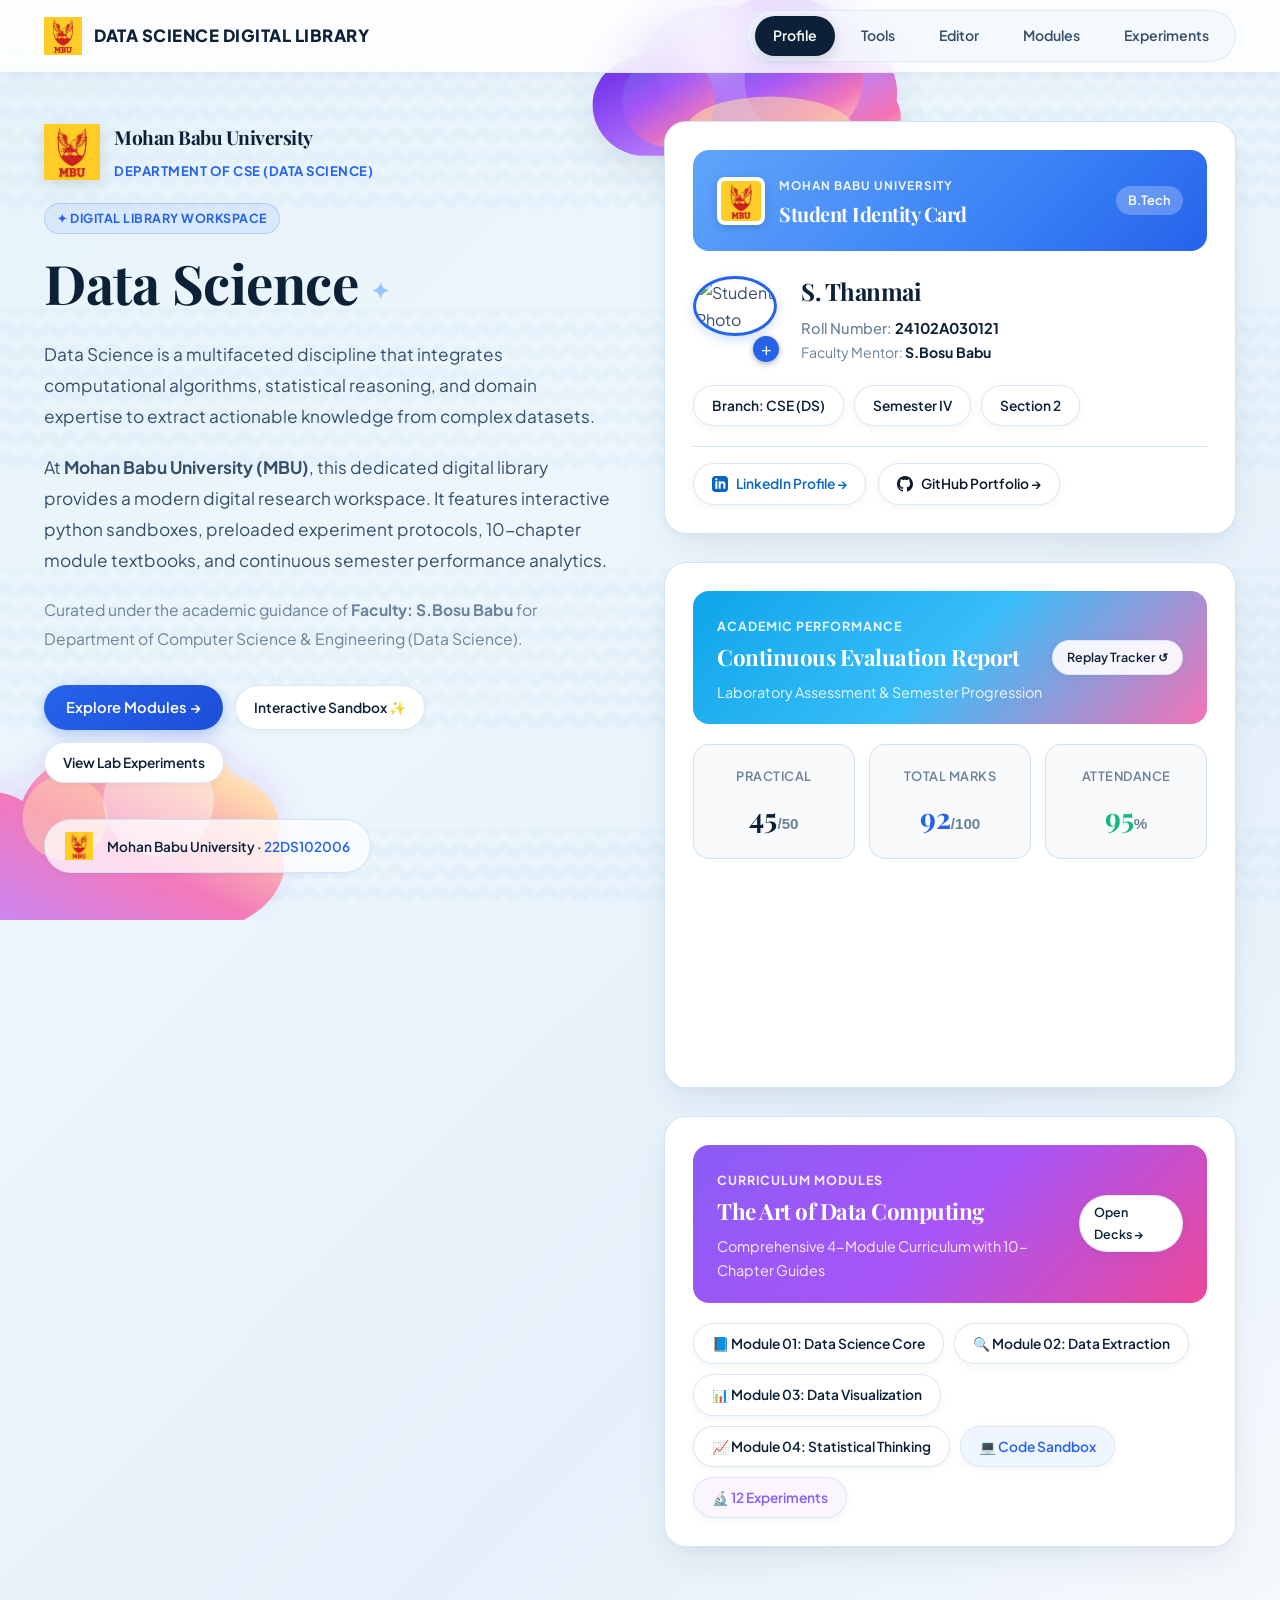
==== index.html @ d0e4e49c "Update platform title: Data Science Subject Laboratory -> Data Science Digital Library" ====
<!DOCTYPE html>
<html lang="en">
<head>
    <meta charset="UTF-8">
    <meta name="viewport" content="width=device-width, initial-scale=1.0">
    <title>Data Science Digital Library | MBU</title>
    <link rel="preconnect" href="https://fonts.googleapis.com">
    <link rel="preconnect" href="https://fonts.gstatic.com" crossorigin>
    <link href="https://fonts.googleapis.com/css2?family=Playfair+Display:ital,wght@0,500;0,600;0,700;0,800;1,600&family=Plus+Jakarta+Sans:wght@400;500;600;700;800&family=JetBrains+Mono:wght@400;500;600&display=swap" rel="stylesheet">
    <link rel="stylesheet" href="css/style.css">
</head>
<body>

    <!-- Dreamy Gamma Floating Clouds in Background -->
    <img src="assets/gamma_cloud_top.svg" class="gamma-cloud-top" alt="Gamma Decorative Cloud">
    <img src="assets/gamma_cloud_bottom.svg" class="gamma-cloud-bottom" alt="Gamma Decorative Cloud">

    <!-- Header with MBU Logo & Pill Navigation -->
    <header>
        <div class="container header-content">
            <div class="header-left">
                <a href="index.html" class="gamma-brand" style="display: flex; align-items: center; gap: 12px; text-decoration: none;">
                    <img src="assets/mbu_logo.png" alt="MBU Logo" class="header-logo config-mbu-logo" style="height: 38px; width: auto; object-fit: contain;">
                    <span style="font-family: 'Plus Jakarta Sans', sans-serif; font-weight: 800; font-size: 1.05rem; letter-spacing: 0.5px; color: var(--gamma-navy); text-transform: uppercase;">DATA SCIENCE DIGITAL LIBRARY</span>
                </a>
            </div>
            <div class="header-right">
                <nav>
                    <a href="index.html" class="nav-pill active">Profile</a>
                    <a href="tools.html" class="nav-pill">Tools</a>
                    <a href="editor.html" class="nav-pill">Editor</a>
                    <a href="modules.html" class="nav-pill">Modules</a>
                    <a href="experiments.html" class="nav-pill">Experiments</a>
                </nav>
            </div>
        </div>
    </header>

    <div class="container">
        <!-- Profile Hero Section -->
        <section class="gamma-hero-grid">
            
            <!-- Left Column: Editorial & MBU Identity -->
            <div class="gamma-editorial-left">
                <div style="display: flex; align-items: center; gap: 14px; margin-bottom: 20px;">
                    <img src="assets/mbu_logo.png" alt="MBU Logo" class="config-mbu-logo" style="height: 56px; width: auto; object-fit: contain; filter: drop-shadow(0 4px 8px rgba(0,0,0,0.1));">
                    <div>
                        <h3 style="font-size: 1.2rem; color: var(--gamma-navy); margin-bottom: 2px;">Mohan Babu University</h3>
                        <span style="font-size: 0.82rem; color: var(--gamma-blue); font-weight: 700; letter-spacing: 0.5px;">DEPARTMENT OF CSE (DATA SCIENCE)</span>
                    </div>
                </div>

                <div style="display: flex; align-items: center; gap: 8px; margin-bottom: 8px;">
                    <span class="gamma-badge">✦ DIGITAL LIBRARY WORKSPACE</span>
                </div>
                
                <h1>Data Science <span class="sparkle-icon">✦</span></h1>
                
                <p>
                    Data Science is a multifaceted discipline that integrates computational algorithms, statistical reasoning, and domain expertise to extract actionable knowledge from complex datasets.
                </p>
                <p>
                    At <strong>Mohan Babu University (MBU)</strong>, this dedicated digital library provides a modern digital research workspace. It features interactive python sandboxes, preloaded experiment protocols, 10-chapter module textbooks, and continuous semester performance analytics.
                </p>
                <p style="color: var(--gamma-muted); font-size: 0.98rem;">
                    Curated under the academic guidance of <strong>Faculty: S.Bosu Babu</strong> for Department of Computer Science &amp; Engineering (Data Science).
                </p>

                <div class="gamma-editorial-actions">
                    <a href="modules.html" class="btn-primary">Explore Modules →</a>
                    <a href="editor.html" class="gamma-pill-btn">Interactive Sandbox ✨</a>
                    <a href="experiments.html" class="gamma-pill-btn">View Lab Experiments</a>
                </div>

                <!-- Floating MBU badge -->
                <div style="margin-top: 36px; display: inline-flex; align-items: center; gap: 14px; background: rgba(255, 255, 255, 0.75); border: 1px solid var(--card-border); padding: 12px 20px; border-radius: var(--radius-pill); box-shadow: var(--shadow-sm);">
                    <img src="assets/mbu_logo.png" alt="MBU Logo" class="config-mbu-logo" style="height: 28px; width: auto; object-fit: contain;">
                    <div style="font-size: 0.85rem; color: var(--gamma-navy); font-weight: 600;">
                        Mohan Babu University · <span class="config-subject-code" style="color: var(--gamma-blue);"></span>
                    </div>
                </div>
            </div>

            <!-- Right Column: Stacked Presentation Slide Cards -->
            <div class="gamma-slides-stack">

                <!-- Slide 1: Student Identity Card (With MBU Emblem) -->
                <div class="gamma-card">
                    <div class="gamma-slide-header sky-theme">
                        <div style="display: flex; justify-content: space-between; align-items: center;">
                            <div style="display: flex; align-items: center; gap: 14px;">
                                <img src="assets/mbu_logo.png" alt="MBU Logo" class="config-mbu-logo" style="height: 48px; width: auto; object-fit: contain; background: #FFFFFF; padding: 4px; border-radius: 8px; box-shadow: 0 2px 8px rgba(0,0,0,0.15);">
                                <div>
                                    <span style="font-size: 0.74rem; text-transform: uppercase; letter-spacing: 1px; opacity: 0.9; font-weight: 700;">Mohan Babu University</span>
                                    <h3 style="margin: 0; font-size: 1.25rem;">Student Identity Card</h3>
                                </div>
                            </div>
                            <span style="background: rgba(255, 255, 255, 0.25); border-radius: 9999px; padding: 4px 12px; font-size: 0.8rem; font-weight: 600;">B.Tech</span>
                        </div>
                    </div>

                    <div style="display: flex; gap: 24px; align-items: center; margin-bottom: 20px;">
                        <!-- Student Photo with Upload Icon -->
                        <div style="position: relative; width: 84px; height: 84px; flex-shrink: 0;">
                            <img id="studentPhotoPreview" src="https://ui-avatars.com/api/?name=S+Thanmai&background=2563EB&color=fff" alt="Student Photo" style="width: 100%; height: 100%; border-radius: 50%; object-fit: cover; border: 3px solid #2563EB; box-shadow: 0 4px 12px rgba(37, 99, 235, 0.2);">
                            <label for="photoUpload" style="position: absolute; bottom: -2px; right: -2px; background: #2563EB; color: white; border-radius: 50%; width: 26px; height: 26px; display: flex; align-items: center; justify-content: center; cursor: pointer; font-size: 1.1rem; box-shadow: 0 2px 6px rgba(0,0,0,0.3);" title="Upload Photo">+</label>
                            <input type="file" id="photoUpload" accept="image/*" style="display: none;">
                        </div>

                        <div>
                            <h2 style="font-size: 1.5rem; margin-bottom: 4px; color: var(--gamma-navy);">S. Thanmai</h2>
                            <p style="color: var(--gamma-muted); font-size: 0.92rem; font-weight: 500;">
                                Roll Number: <strong style="color: var(--gamma-navy);">24102A030121</strong>
                            </p>
                            <p style="color: var(--gamma-muted); font-size: 0.88rem;">
                                Faculty Mentor: <strong style="color: var(--gamma-navy);">S.Bosu Babu</strong>
                            </p>
                        </div>
                    </div>

                    <!-- Details Chip Row -->
                    <div style="display: flex; flex-wrap: wrap; gap: 10px; margin-bottom: 20px;">
                        <span class="gamma-pill-btn" style="cursor: default;">Branch: CSE (DS)</span>
                        <span class="gamma-pill-btn" style="cursor: default;">Semester IV</span>
                        <span class="gamma-pill-btn" style="cursor: default;">Section 2</span>
                    </div>

                    <!-- Social / Profile Links -->
                    <div style="display: flex; gap: 12px; border-top: 1px solid var(--card-border); padding-top: 16px;">
                        <a href="https://www.linkedin.com/in/thanmai-sutraye-0570a4354" target="_blank" class="gamma-pill-btn" style="color: #0A66C2;">
                            <svg xmlns="http://www.w3.org/2000/svg" width="16" height="16" viewBox="0 0 24 24" fill="currentColor"><path d="M19 0h-14c-2.761 0-5 2.239-5 5v14c0 2.761 2.239 5 5 5h14c2.762 0 5-2.239 5-5v-14c0-2.761-2.238-5-5-5zm-11 19h-3v-11h3v11zm-1.5-12.268c-.966 0-1.75-.79-1.75-1.764s.784-1.764 1.75-1.764 1.75.79 1.75 1.764-.783 1.764-1.75 1.764zm13.5 12.268h-3v-5.604c0-3.368-4-3.113-4 0v5.604h-3v-11h3v1.765c1.396-2.586 7-2.777 7 2.476v6.759z"/></svg>
                            LinkedIn Profile →
                        </a>
                        <a href="https://github.com/Thanmai0902" target="_blank" class="gamma-pill-btn" style="color: #0F172A;">
                            <svg xmlns="http://www.w3.org/2000/svg" width="16" height="16" viewBox="0 0 24 24" fill="currentColor"><path d="M12 0c-6.626 0-12 5.373-12 12 0 5.302 3.438 9.8 8.207 11.387.599.111.793-.261.793-.577v-2.234c-3.338.726-4.033-1.416-4.033-1.416-.546-1.387-1.333-1.756-1.333-1.756-1.089-.745.083-.729.083-.729 1.205.084 1.839 1.237 1.839 1.237 1.07 1.834 2.807 1.304 3.492.997.107-.775.418-1.305.762-1.604-2.665-.305-5.467-1.334-5.467-5.931 0-1.311.469-2.381 1.236-3.221-.124-.303-.535-1.524.117-3.176 0 0 1.008-.322 3.301 1.23.957-.266 1.983-.399 3.003-.404 1.02.005 2.047.138 3.006.404 2.291-1.552 3.297-1.23 3.297-1.23.653 1.653.242 2.874.118 3.176.77.84 1.235 1.911 1.235 3.221 0 4.609-2.807 5.624-5.479 5.921.43.372.823 1.102.823 2.222v3.293c0 .319.192.694.801.576 4.765-1.589 8.199-6.086 8.199-11.386 0-6.627-5.373-12-12-12z"/></svg>
                            GitHub Portfolio →
                        </a>
                    </div>
                </div>

                <!-- Slide 2: Growth Report & Marks (Coral / Cyan Theme like Template) -->
                <div class="gamma-card">
                    <div class="gamma-slide-header coral-theme">
                        <div style="display: flex; justify-content: space-between; align-items: center;">
                            <div>
                                <span style="font-size: 0.78rem; text-transform: uppercase; letter-spacing: 1px; opacity: 0.9; font-weight: 700;">Academic Performance</span>
                                <h3>Continuous Evaluation Report</h3>
                                <p>Laboratory Assessment &amp; Semester Progression</p>
                            </div>
                            <span class="gamma-pill-btn" style="font-size: 0.78rem; padding: 6px 14px; background: rgba(255,255,255,0.9);">
                                Replay Tracker ↺
                            </span>
                        </div>
                    </div>

                    <!-- 3 Stats Columns -->
                    <div style="display: grid; grid-template-columns: repeat(3, 1fr); gap: 14px; margin-bottom: 20px;">
                        <div style="background: #F8FAFC; border: 1px solid var(--card-border); border-radius: 16px; padding: 16px; text-align: center;">
                            <span style="font-size: 0.8rem; font-weight: 600; color: var(--gamma-muted); text-transform: uppercase; letter-spacing: 0.5px;">Practical</span>
                            <div style="font-family: 'Playfair Display', serif; font-size: 1.8rem; font-weight: 700; color: var(--gamma-navy); margin-top: 4px;">
                                45<span style="font-size: 0.95rem; color: var(--gamma-muted); font-family: sans-serif;">/50</span>
                            </div>
                        </div>

                        <div style="background: #F8FAFC; border: 1px solid var(--card-border); border-radius: 16px; padding: 16px; text-align: center;">
                            <span style="font-size: 0.8rem; font-weight: 600; color: var(--gamma-muted); text-transform: uppercase; letter-spacing: 0.5px;">Total Marks</span>
                            <div style="font-family: 'Playfair Display', serif; font-size: 1.8rem; font-weight: 700; color: var(--gamma-blue); margin-top: 4px;">
                                92<span style="font-size: 0.95rem; color: var(--gamma-muted); font-family: sans-serif;">/100</span>
                            </div>
                        </div>

                        <div style="background: #F8FAFC; border: 1px solid var(--card-border); border-radius: 16px; padding: 16px; text-align: center;">
                            <span style="font-size: 0.8rem; font-weight: 600; color: var(--gamma-muted); text-transform: uppercase; letter-spacing: 0.5px;">Attendance</span>
                            <div style="font-family: 'Playfair Display', serif; font-size: 1.8rem; font-weight: 700; color: #10B981; margin-top: 4px;">
                                95<span style="font-size: 0.95rem; color: var(--gamma-muted); font-family: sans-serif;">%</span>
                            </div>
                        </div>
                    </div>

                    <!-- Interactive Chart Container -->
                    <div style="cursor: pointer; position: relative; height: 180px; width: 100%;" onclick="animateChart()" title="Click to replay graph animation">
                        <canvas id="growthChart"></canvas>
                    </div>
                </div>

                <!-- Slide 3: Course Curriculum & Modules (Purple Theme) -->
                <div class="gamma-card">
                    <div class="gamma-slide-header purple-theme">
                        <div style="display: flex; justify-content: space-between; align-items: center;">
                            <div>
                                <span style="font-size: 0.78rem; text-transform: uppercase; letter-spacing: 1px; opacity: 0.9; font-weight: 700;">Curriculum Modules</span>
                                <h3>The Art of Data Computing</h3>
                                <p>Comprehensive 4-Module Curriculum with 10-Chapter Guides</p>
                            </div>
                            <a href="modules.html" class="gamma-pill-btn" style="font-size: 0.78rem; padding: 6px 14px;">Open Decks →</a>
                        </div>
                    </div>

                    <div style="display: flex; flex-wrap: wrap; gap: 10px;">
                        <a href="modules.html" class="gamma-pill-btn">📘 Module 01: Data Science Core</a>
                        <a href="modules.html" class="gamma-pill-btn">🔍 Module 02: Data Extraction</a>
                        <a href="modules.html" class="gamma-pill-btn">📊 Module 03: Data Visualization</a>
                        <a href="modules.html" class="gamma-pill-btn">📈 Module 04: Statistical Thinking</a>
                        <a href="editor.html" class="gamma-pill-btn" style="background: #EFF6FF; color: var(--gamma-blue);">💻 Code Sandbox</a>
                        <a href="experiments.html" class="gamma-pill-btn" style="background: #FAF5FF; color: var(--gamma-purple);">🔬 12 Experiments</a>
                    </div>
                </div>

            </div>

        </section>
    </div>

    <!-- Scripts -->
    <script src="js/config.js"></script>
    <script src="js/experiments.js"></script>
    <script src="js/main.js"></script>
    
    <!-- Chart.js Setup for Gamma Style Line Curve -->
    <script src="https://cdn.jsdelivr.net/npm/chart.js"></script>
    <script>
        let growthChartInstance = null;

        function initChart() {
            const canvas = document.getElementById('growthChart');
            if (!canvas) return;
            const ctx = canvas.getContext('2d');
            
            if (growthChartInstance) {
                growthChartInstance.destroy();
            }

            const gradient = ctx.createLinearGradient(0, 0, 0, 180);
            gradient.addColorStop(0, 'rgba(37, 99, 235, 0.25)'); // Gamma blue fade
            gradient.addColorStop(1, 'rgba(37, 99, 235, 0.0)');

            growthChartInstance = new Chart(ctx, {
                type: 'line',
                data: {
                    labels: ['Semester 1', 'Semester 2', 'Semester 3', 'Semester 4'],
                    datasets: [{
                        label: 'Academic Growth',
                        data: [72, 78, 85, 92],
                        borderColor: '#2563EB',
                        backgroundColor: gradient,
                        borderWidth: 3,
                        pointBackgroundColor: '#FFFFFF',
                        pointBorderColor: '#2563EB',
                        pointBorderWidth: 3,
                        pointRadius: 6,
                        pointHoverRadius: 8,
                        fill: true,
                        tension: 0.45
                    }]
                },
                options: {
                    responsive: true,
                    maintainAspectRatio: false,
                    animation: {
                        duration: 1400,
                        easing: 'easeOutQuart'
                    },
                    plugins: {
                        legend: { display: false },
                        tooltip: {
                            backgroundColor: '#0C2138',
                            titleColor: '#FFFFFF',
                            bodyColor: '#93C5FD',
                            padding: 12,
                            cornerRadius: 10,
                            displayColors: false,
                            callbacks: {
                                label: function(context) {
                                    return context.parsed.y + ' Marks Achieved';
                                }
                            }
                        }
                    },
                    scales: {
                        y: {
                            min: 60,
                            max: 100,
                            grid: {
                                color: 'rgba(203, 224, 243, 0.6)',
                                drawBorder: false,
                            },
                            ticks: {
                                color: '#6B8299',
                                stepSize: 10,
                                font: { family: "'Plus Jakarta Sans', sans-serif" }
                            }
                        },
                        x: {
                            grid: { display: false },
                            ticks: {
                                color: '#6B8299',
                                font: { family: "'Plus Jakarta Sans', sans-serif" }
                            }
                        }
                    }
                }
            });
        }

        document.addEventListener('DOMContentLoaded', initChart);
        window.animateChart = function() {
            initChart();
        };
    </script>
</body>
</html>
---- css/style.css ----
@import url('https://fonts.googleapis.com/css2?family=Playfair+Display:ital,wght@0,500;0,600;0,700;0,800;1,600&family=Plus+Jakarta+Sans:wght@400;500;600;700;800&family=JetBrains+Mono:wght@400;500;600&display=swap');

:root {
    /* Gamma Design System Colors */
    --gamma-navy: #0C2138;       /* Signature deep dark navy for titles */
    --gamma-navy-light: #1A385C;
    --gamma-body: #354F6B;       /* Smooth slate navy for body copy */
    --gamma-muted: #6B8299;      /* Muted secondary text */
    
    --gamma-sky-bg: #EBF5FB;     /* Pastel sky blue background */
    --gamma-sky-light: #F3F8FD;  /* Pale powder blue */
    
    --gamma-blue: #2563EB;       /* Vibrant Gamma blue accent */
    --gamma-cyan: #0EA5E9;       /* Vibrant cyan */
    --gamma-purple: #8B5CF6;     /* Pastel violet */
    --gamma-pink: #EC4899;       /* Dreamy coral pink */
    --gamma-peach: #FDBA74;      /* Soft peach */

    --card-bg: #FFFFFF;
    --card-border: rgba(203, 224, 243, 0.85);
    --card-shadow: 0 16px 36px -6px rgba(12, 33, 56, 0.08), 0 4px 12px rgba(12, 33, 56, 0.03);
    --card-shadow-hover: 0 24px 50px -10px rgba(12, 33, 56, 0.12), 0 8px 20px -4px rgba(12, 33, 56, 0.05);
    
    --radius-sm: 8px;
    --radius-md: 14px;
    --radius-card: 22px;
    --radius-pill: 9999px;

    /* Legacy support vars mapped to Gamma */
    --primary-color: #2563EB;
    --primary-hover: #1D4ED8;
    --accent-color: #0C2138;
    --bg-color: #EBF5FB;
    --text-main: #0C2138;
    --text-muted: #6B8299;
    --border-color: rgba(203, 224, 243, 0.85);
    --shadow-sm: 0 2px 6px rgba(12, 33, 56, 0.04);
    --shadow-md: var(--card-shadow);
    --shadow-lg: var(--card-shadow-hover);
    --radius: var(--radius-card);
}

* {
    margin: 0;
    padding: 0;
    box-sizing: border-box;
    font-family: 'Plus Jakarta Sans', -apple-system, BlinkMacSystemFont, "Segoe UI", Roboto, sans-serif;
}

html {
    scroll-behavior: smooth;
}

body {
    background-color: var(--gamma-sky-bg);
    background-image: linear-gradient(135deg, #E6F3FA 0%, #EDF6FC 35%, #E5F0FA 70%, #F5F9FD 100%);
    color: var(--gamma-body);
    line-height: 1.7;
    position: relative;
    min-height: 100vh;
    overflow-x: hidden;
}

/* Gamma Background Serpentine Waves Watermark */
body::before {
    content: "";
    position: fixed;
    top: 0;
    left: 0;
    width: 100vw;
    height: 100vh;
    z-index: -2;
    background-image: url('../assets/gamma_bg_waves.svg');
    background-repeat: repeat;
    background-size: 260px 260px;
    opacity: 0.65;
    pointer-events: none;
}

/* Floating Dreamy Gamma 3D Clouds (Fixed in corners) */
.gamma-cloud-top {
    position: fixed;
    top: -30px;
    right: 28%;
    width: 380px;
    max-width: 40vw;
    z-index: -1;
    pointer-events: none;
    animation: floatCloudTop 9s ease-in-out infinite alternate;
}

.gamma-cloud-bottom {
    position: fixed;
    bottom: -20px;
    left: -20px;
    width: 340px;
    max-width: 35vw;
    z-index: -1;
    pointer-events: none;
    animation: floatCloudBottom 11s ease-in-out infinite alternate-reverse;
}

@keyframes floatCloudTop {
    0% { transform: translateY(0px) rotate(0deg); }
    100% { transform: translateY(14px) rotate(1.5deg); }
}

@keyframes floatCloudBottom {
    0% { transform: translateY(0px) rotate(0deg); }
    100% { transform: translateY(-12px) rotate(-1deg); }
}

/* Container */
.container {
    max-width: 1240px;
    margin: 0 auto;
    padding: 0 24px;
}

/* Serif Display Typography (Gamma Style) */
h1, h2, h3, .serif-title {
    font-family: 'Playfair Display', Georgia, serif;
    color: var(--gamma-navy);
    font-weight: 700;
    letter-spacing: -0.5px;
}

/* Floating Sparkle Elements */
.sparkle-icon {
    display: inline-block;
    color: #93C5FD;
    font-size: 1.4rem;
    animation: sparklePulse 3s ease-in-out infinite alternate;
    vertical-align: middle;
}

@keyframes sparklePulse {
    0% { opacity: 0.7; transform: scale(0.95); }
    100% { opacity: 1; transform: scale(1.15) rotate(10deg); }
}

/* ==========================================================================
   NAVIGATION BAR (Frosted Glassmorphism + Pill Controls)
   ========================================================================== */
header {
    position: sticky;
    top: 0;
    background: rgba(255, 255, 255, 0.82);
    backdrop-filter: blur(20px);
    -webkit-backdrop-filter: blur(20px);
    border-bottom: 1px solid rgba(215, 230, 245, 0.8);
    z-index: 1000;
    box-shadow: 0 4px 20px rgba(12, 33, 56, 0.04);
}

.header-content {
    display: flex;
    justify-content: space-between;
    align-items: center;
    height: 72px;
}

.header-left {
    display: flex;
    align-items: center;
    gap: 12px;
}

.gamma-brand {
    display: flex;
    align-items: center;
    gap: 10px;
    text-decoration: none;
}

.gamma-logo-text {
    font-family: 'Plus Jakarta Sans', sans-serif;
    font-weight: 800;
    font-size: 1.35rem;
    letter-spacing: 2px;
    color: var(--gamma-navy);
    text-transform: uppercase;
}

.gamma-brand-divider {
    color: #93C5FD;
    font-size: 1.2rem;
    font-weight: 300;
}

.gamma-brand-subtitle {
    font-family: 'Plus Jakarta Sans', sans-serif;
    font-size: 0.85rem;
    font-weight: 700;
    letter-spacing: 1px;
    color: var(--gamma-blue);
    text-transform: uppercase;
}

.header-logo {
    height: 38px;
    width: auto;
    object-fit: contain;
}

.header-right nav {
    display: flex;
    align-items: center;
    gap: 8px;
    background: rgba(241, 247, 253, 0.7);
    padding: 5px 8px;
    border-radius: var(--radius-pill);
    border: 1px solid rgba(215, 230, 245, 0.8);
}

.nav-pill {
    text-decoration: none;
    color: var(--gamma-body);
    font-weight: 600;
    font-size: 0.88rem;
    padding: 8px 18px;
    border-radius: var(--radius-pill);
    transition: all 0.25s cubic-bezier(0.16, 1, 0.3, 1);
    display: flex;
    align-items: center;
    gap: 6px;
}

.nav-pill:hover {
    color: var(--gamma-navy);
    background: rgba(255, 255, 255, 0.9);
}

.nav-pill.active {
    background: var(--gamma-navy);
    color: #FFFFFF;
    box-shadow: 0 4px 12px rgba(12, 33, 56, 0.15);
}

/* ==========================================================================
   CARDS & PRESENTATION CANVASES (Gamma Style)
   ========================================================================== */
.card, .gamma-card {
    background-color: var(--card-bg);
    border-radius: var(--radius-card);
    border: 1px solid var(--card-border);
    padding: 28px;
    box-shadow: var(--card-shadow);
    transition: transform 0.3s cubic-bezier(0.16, 1, 0.3, 1), box-shadow 0.3s cubic-bezier(0.16, 1, 0.3, 1);
    position: relative;
    overflow: hidden;
}

.card:hover, .gamma-card:hover {
    transform: translateY(-4px);
    box-shadow: var(--card-shadow-hover);
}

/* Gamma Slide Header Ribbon (Gradient Banners inside cards) */
.gamma-slide-header {
    border-radius: 16px;
    padding: 20px 24px;
    margin-bottom: 20px;
    position: relative;
    overflow: hidden;
    color: #FFFFFF;
}

.gamma-slide-header.sky-theme {
    background: linear-gradient(135deg, #60A5FA 0%, #3B82F6 60%, #2563EB 100%);
}

.gamma-slide-header.coral-theme {
    background: linear-gradient(135deg, #0EA5E9 0%, #38BDF8 50%, #F472B6 100%);
}

.gamma-slide-header.purple-theme {
    background: linear-gradient(135deg, #8B5CF6 0%, #A855F7 50%, #EC4899 100%);
}

.gamma-slide-header.sunset-theme {
    background: linear-gradient(135deg, #F59E0B 0%, #F43F5E 100%);
}

.gamma-slide-header h3 {
    color: #FFFFFF;
    font-size: 1.4rem;
    margin-bottom: 4px;
}

.gamma-slide-header p {
    color: rgba(255, 255, 255, 0.9);
    font-size: 0.9rem;
}

/* Gamma Action Pills & Buttons */
.gamma-pill-btn {
    display: inline-flex;
    align-items: center;
    gap: 8px;
    background: #FFFFFF;
    color: var(--gamma-navy);
    border: 1px solid rgba(215, 230, 245, 0.9);
    padding: 8px 18px;
    border-radius: var(--radius-pill);
    font-size: 0.86rem;
    font-weight: 600;
    text-decoration: none;
    cursor: pointer;
    box-shadow: 0 2px 8px rgba(12, 33, 56, 0.05);
    transition: all 0.2s cubic-bezier(0.16, 1, 0.3, 1);
}

.gamma-pill-btn:hover {
    background: #F8FAFC;
    transform: translateY(-2px);
    box-shadow: 0 6px 16px rgba(12, 33, 56, 0.08);
    color: var(--gamma-blue);
}

.btn-primary, .gamma-btn-primary {
    background: linear-gradient(135deg, #2563EB 0%, #1D4ED8 100%);
    color: #FFFFFF;
    border: none;
    padding: 10px 22px;
    border-radius: var(--radius-pill);
    cursor: pointer;
    font-weight: 600;
    font-size: 0.92rem;
    transition: all 0.25s cubic-bezier(0.16, 1, 0.3, 1);
    text-decoration: none;
    display: inline-flex;
    align-items: center;
    gap: 8px;
    box-shadow: 0 4px 14px rgba(37, 99, 235, 0.3);
}

.btn-primary:hover, .gamma-btn-primary:hover {
    background: linear-gradient(135deg, #1D4ED8 0%, #1E40AF 100%);
    transform: translateY(-2px);
    box-shadow: 0 8px 20px rgba(37, 99, 235, 0.4);
    color: #FFFFFF;
}

.btn-outline {
    background: transparent;
    color: var(--gamma-blue);
    border: 1.5px solid var(--gamma-blue);
    padding: 8px 18px;
    border-radius: var(--radius-pill);
    cursor: pointer;
    font-weight: 600;
    font-size: 0.88rem;
    text-decoration: none;
    display: inline-flex;
    align-items: center;
    gap: 6px;
    transition: all 0.2s cubic-bezier(0.16, 1, 0.3, 1);
}

.btn-outline:hover {
    background: var(--gamma-blue);
    color: #FFFFFF;
    transform: translateY(-2px);
    box-shadow: 0 4px 12px rgba(37, 99, 235, 0.25);
}

/* Badge / Tag */
.gamma-badge {
    display: inline-flex;
    align-items: center;
    gap: 6px;
    background: rgba(37, 99, 235, 0.08);
    color: var(--gamma-blue);
    font-size: 0.78rem;
    font-weight: 700;
    letter-spacing: 0.5px;
    text-transform: uppercase;
    padding: 4px 12px;
    border-radius: var(--radius-pill);
    border: 1px solid rgba(37, 99, 235, 0.2);
}

.tech-tag {
    background-color: rgba(37, 99, 235, 0.08);
    color: var(--gamma-navy);
    padding: 5px 14px;
    border-radius: var(--radius-pill);
    font-size: 0.82rem;
    font-weight: 600;
    border: 1px solid rgba(203, 224, 243, 0.9);
}

.tech-list {
    display: flex;
    flex-wrap: wrap;
    gap: 8px;
    margin: 15px 0;
}

/* ==========================================================================
   GAMMA EDITORIAL HERO (index.html)
   ========================================================================== */
.gamma-hero-grid {
    display: grid;
    grid-template-columns: 1fr 1fr;
    gap: 48px;
    align-items: start;
    margin-top: 48px;
    margin-bottom: 60px;
}

.gamma-editorial-left {
    position: sticky;
    top: 110px;
}

.gamma-editorial-left h1 {
    font-size: 3.4rem;
    line-height: 1.15;
    margin-top: 18px;
    margin-bottom: 24px;
    color: var(--gamma-navy);
}

.gamma-editorial-left p {
    font-size: 1.08rem;
    line-height: 1.8;
    color: var(--gamma-body);
    margin-bottom: 20px;
}

.gamma-editorial-actions {
    display: flex;
    flex-wrap: wrap;
    gap: 12px;
    margin-top: 32px;
}

/* Presentation Canvas Stack (Right Column) */
.gamma-slides-stack {
    display: flex;
    flex-direction: column;
    gap: 28px;
}

/* Floating Tools Palette inside Gamma Cards */
.gamma-float-toolbar {
    position: absolute;
    top: 20px;
    right: 20px;
    display: flex;
    flex-direction: column;
    gap: 6px;
    background: rgba(255, 255, 255, 0.9);
    backdrop-filter: blur(8px);
    border: 1px solid rgba(215, 230, 245, 0.8);
    border-radius: var(--radius-pill);
    padding: 6px 8px;
    box-shadow: 0 4px 12px rgba(12, 33, 56, 0.08);
}

.gamma-float-tool {
    width: 28px;
    height: 28px;
    display: flex;
    align-items: center;
    justify-content: center;
    border-radius: 50%;
    color: var(--gamma-body);
    font-size: 0.8rem;
    cursor: pointer;
    transition: all 0.2s;
}

.gamma-float-tool:hover {
    background: var(--gamma-sky-bg);
    color: var(--gamma-navy);
}

/* ==========================================================================
   EXPERIMENTS & MODULES GRIDS
   ========================================================================== */
.experiments-grid {
    display: grid;
    grid-template-columns: repeat(3, 1fr);
    gap: 28px;
    margin-top: 28px;
}

.experiment-card {
    background-color: var(--card-bg);
    border: 1px solid var(--card-border);
    border-radius: var(--radius-card);
    padding: 28px;
    transition: all 0.3s cubic-bezier(0.16, 1, 0.3, 1);
    display: flex;
    flex-direction: column;
    box-shadow: var(--card-shadow);
}

.experiment-card:hover {
    transform: translateY(-5px);
    box-shadow: var(--card-shadow-hover);
    border-color: rgba(37, 99, 235, 0.4);
}

.exp-number {
    font-size: 0.82rem;
    color: var(--gamma-blue);
    font-weight: 700;
    letter-spacing: 1px;
    text-transform: uppercase;
}

.experiment-card h3 {
    margin: 12px 0 8px;
    font-size: 1.25rem;
}

.experiment-card p {
    color: var(--gamma-muted);
    font-size: 0.94rem;
    margin-bottom: 20px;
    flex-grow: 1;
}

/* Search Bar */
.search-input {
    width: 100%;
    padding: 16px 24px;
    font-size: 1.05rem;
    border: 1px solid var(--card-border);
    border-radius: var(--radius-pill);
    box-shadow: 0 4px 16px rgba(12, 33, 56, 0.04);
    outline: none;
    transition: all 0.25s ease;
    background-color: #FFFFFF;
    color: var(--gamma-navy);
}

.search-input:focus {
    border-color: var(--gamma-blue);
    box-shadow: 0 4px 20px rgba(37, 99, 235, 0.15);
}

/* Modals */
.modal {
    display: none;
    position: fixed;
    top: 0;
    left: 0;
    width: 100%;
    height: 100%;
    background-color: rgba(12, 33, 56, 0.45);
    backdrop-filter: blur(8px);
    z-index: 1100;
    justify-content: center;
    align-items: center;
}

.modal-content {
    background-color: #FFFFFF;
    border-radius: var(--radius-card);
    border: 1px solid var(--card-border);
    width: 90%;
    max-width: 600px;
    padding: 36px;
    position: relative;
    max-height: 90vh;
    overflow-y: auto;
    box-shadow: 0 25px 60px rgba(12, 33, 56, 0.2);
}

.close-modal {
    position: absolute;
    top: 18px;
    right: 22px;
    font-size: 1.6rem;
    cursor: pointer;
    color: var(--gamma-muted);
    transition: color 0.2s;
}

.close-modal:hover {
    color: var(--gamma-navy);
}

.form-group {
    margin-bottom: 20px;
}

.form-group label {
    display: block;
    margin-bottom: 8px;
    font-weight: 600;
    color: var(--gamma-navy);
    font-size: 0.92rem;
}

.form-control {
    width: 100%;
    padding: 12px 16px;
    border: 1px solid var(--card-border);
    border-radius: var(--radius-md);
    font-family: inherit;
    background-color: #F8FAFC;
    color: var(--gamma-navy);
    font-size: 0.95rem;
    outline: none;
    transition: border-color 0.2s;
}

.form-control:focus {
    border-color: var(--gamma-blue);
    background-color: #FFFFFF;
}

textarea.form-control {
    resize: vertical;
    min-height: 110px;
}

/* ==========================================================================
   CODE BLOCK & ACE EDITOR (Gamma Sandbox)
   ========================================================================== */
.code-block-container {
    position: relative;
    border-radius: var(--radius-md);
    overflow: hidden;
    border: 1px solid #1E293B;
}

.code-block {
    background-color: #0F172A;
    color: #E2E8F0;
    padding: 24px;
    border-radius: var(--radius-md);
    overflow-x: auto;
    font-family: 'JetBrains Mono', Courier, monospace;
    font-size: 0.92rem;
    line-height: 1.6;
}

.copy-btn {
    position: absolute;
    top: 12px;
    right: 12px;
    background: rgba(255, 255, 255, 0.12);
    color: #FFFFFF;
    border: 1px solid rgba(255, 255, 255, 0.2);
    padding: 6px 12px;
    border-radius: var(--radius-pill);
    cursor: pointer;
    font-size: 0.8rem;
    font-weight: 600;
    backdrop-filter: blur(4px);
    transition: all 0.2s;
}

.copy-btn:hover {
    background: rgba(255, 255, 255, 0.25);
}

/* Responsive Media Queries */
@media (max-width: 992px) {
    .gamma-hero-grid {
        grid-template-columns: 1fr;
        gap: 40px;
    }
    .gamma-editorial-left {
        position: static;
    }
    .experiments-grid {
        grid-template-columns: repeat(2, 1fr);
    }
}

@media (max-width: 768px) {
    .experiments-grid {
        grid-template-columns: 1fr;
    }
    .gamma-editorial-left h1 {
        font-size: 2.6rem;
    }
    .gamma-brand-subtitle {
        display: none;
    }
    .gamma-brand-divider {
        display: none;
    }
    .header-content {
        height: auto;
        padding: 12px 0;
        flex-direction: column;
        gap: 12px;
    }
}
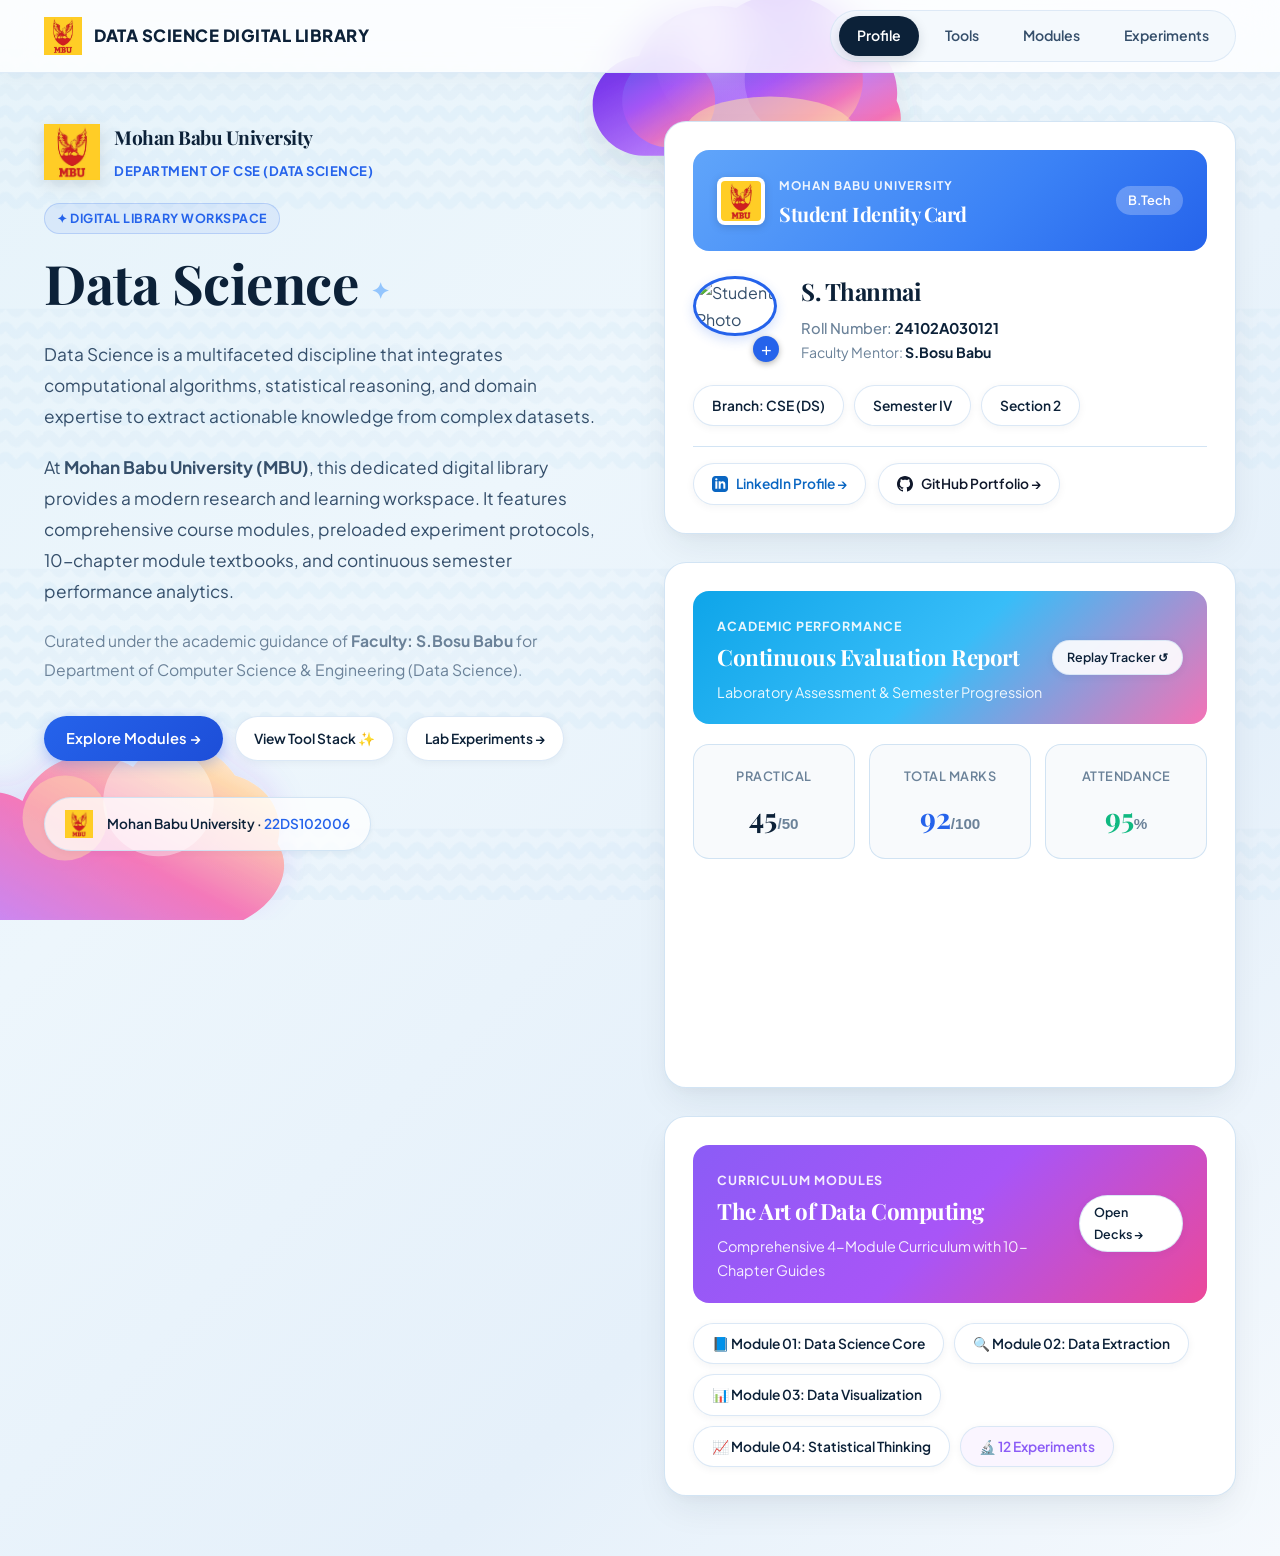
==== commit b7163764: "Remove editor page and standardize platform name to Data Science Digital Library across all pages" ====
--- a/index.html
+++ b/index.html
@@ -28,7 +28,6 @@
                 <nav>
                     <a href="index.html" class="nav-pill active">Profile</a>
                     <a href="tools.html" class="nav-pill">Tools</a>
-                    <a href="editor.html" class="nav-pill">Editor</a>
                     <a href="modules.html" class="nav-pill">Modules</a>
                     <a href="experiments.html" class="nav-pill">Experiments</a>
                 </nav>
@@ -60,7 +59,7 @@
                     Data Science is a multifaceted discipline that integrates computational algorithms, statistical reasoning, and domain expertise to extract actionable knowledge from complex datasets.
                 </p>
                 <p>
-                    At <strong>Mohan Babu University (MBU)</strong>, this dedicated digital library provides a modern digital research workspace. It features interactive python sandboxes, preloaded experiment protocols, 10-chapter module textbooks, and continuous semester performance analytics.
+                    At <strong>Mohan Babu University (MBU)</strong>, this dedicated digital library provides a modern research and learning workspace. It features comprehensive course modules, preloaded experiment protocols, 10-chapter module textbooks, and continuous semester performance analytics.
                 </p>
                 <p style="color: var(--gamma-muted); font-size: 0.98rem;">
                     Curated under the academic guidance of <strong>Faculty: S.Bosu Babu</strong> for Department of Computer Science &amp; Engineering (Data Science).
@@ -68,8 +67,8 @@
 
                 <div class="gamma-editorial-actions">
                     <a href="modules.html" class="btn-primary">Explore Modules →</a>
-                    <a href="editor.html" class="gamma-pill-btn">Interactive Sandbox ✨</a>
-                    <a href="experiments.html" class="gamma-pill-btn">View Lab Experiments</a>
+                    <a href="tools.html" class="gamma-pill-btn">View Tool Stack ✨</a>
+                    <a href="experiments.html" class="gamma-pill-btn">Lab Experiments →</a>
                 </div>
 
                 <!-- Floating MBU badge -->
@@ -201,7 +200,6 @@
                         <a href="modules.html" class="gamma-pill-btn">🔍 Module 02: Data Extraction</a>
                         <a href="modules.html" class="gamma-pill-btn">📊 Module 03: Data Visualization</a>
                         <a href="modules.html" class="gamma-pill-btn">📈 Module 04: Statistical Thinking</a>
-                        <a href="editor.html" class="gamma-pill-btn" style="background: #EFF6FF; color: var(--gamma-blue);">💻 Code Sandbox</a>
                         <a href="experiments.html" class="gamma-pill-btn" style="background: #FAF5FF; color: var(--gamma-purple);">🔬 12 Experiments</a>
                     </div>
                 </div>
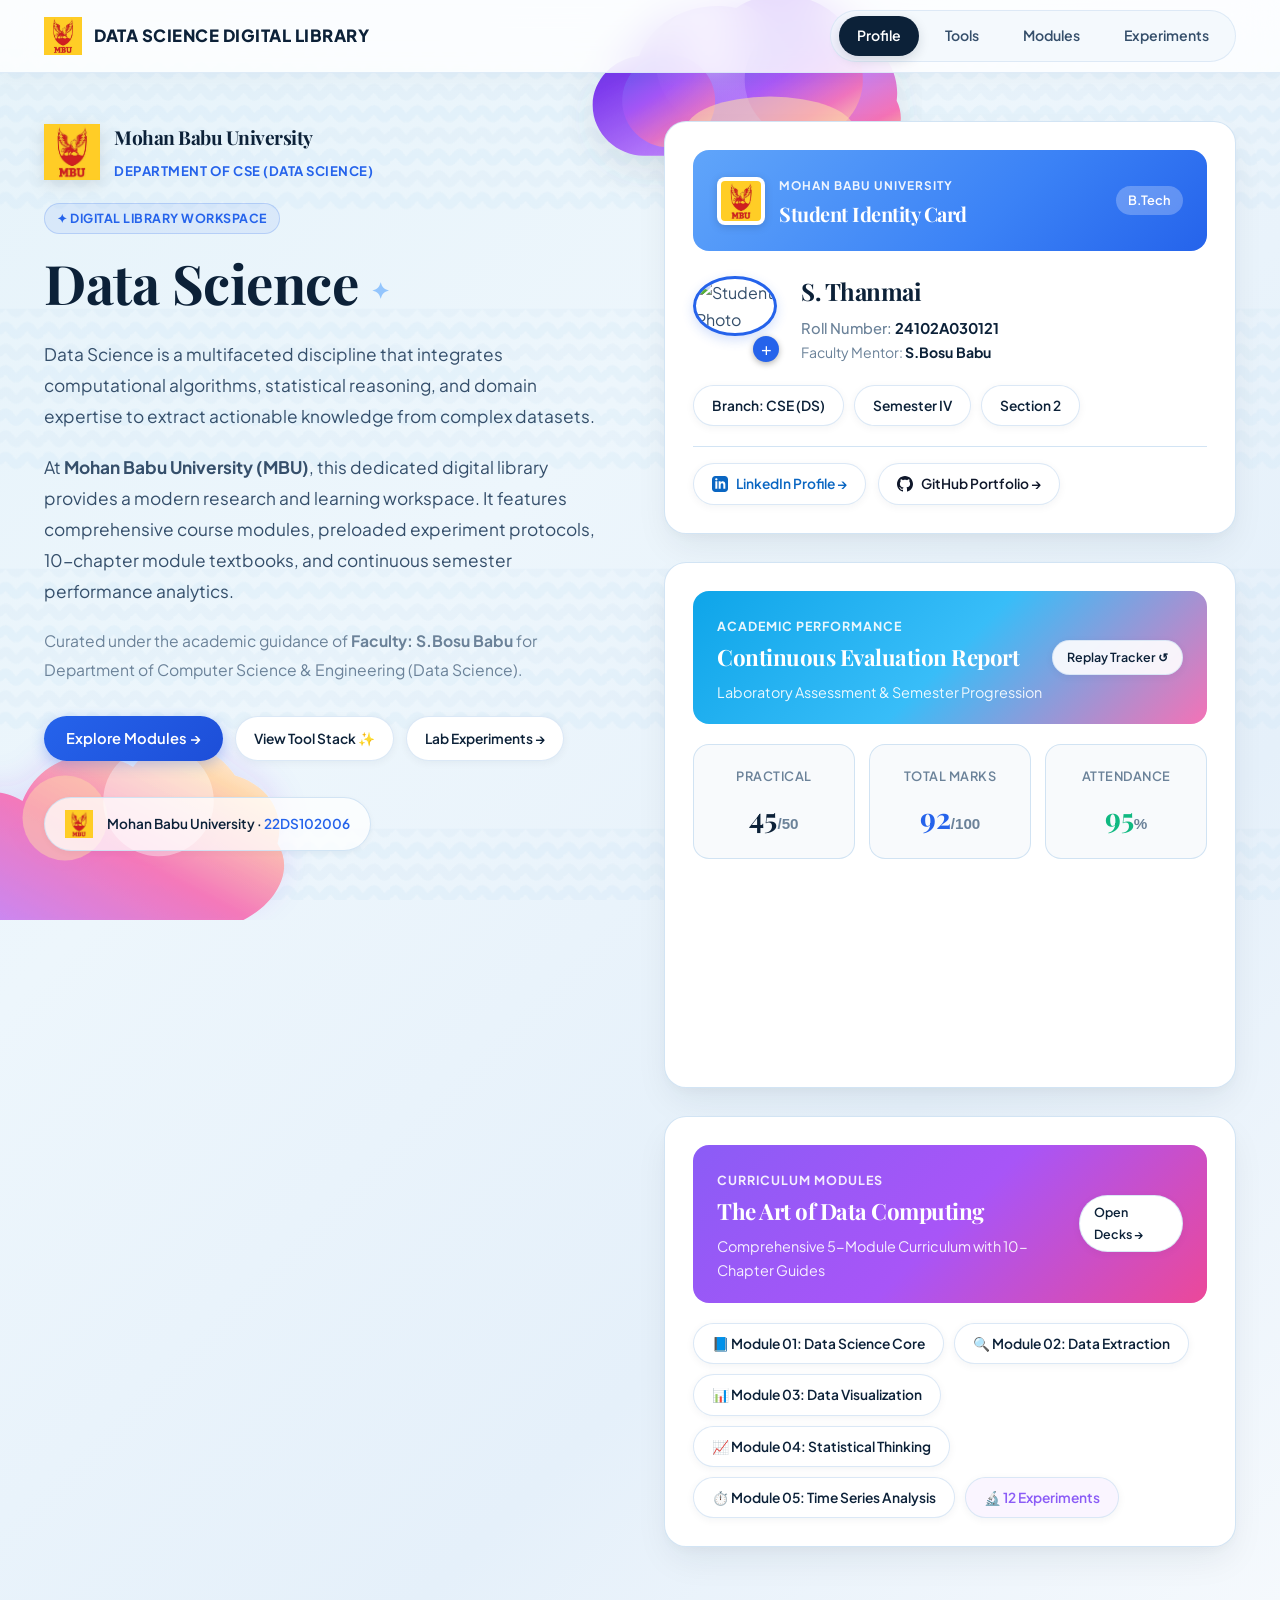
==== commit f3c0451e: "Add Module 05: Time Series Analysis and Predictive Modeling with 10-chapter study PDF and embedded v" ====
--- a/index.html
+++ b/index.html
@@ -189,7 +189,7 @@
                             <div>
                                 <span style="font-size: 0.78rem; text-transform: uppercase; letter-spacing: 1px; opacity: 0.9; font-weight: 700;">Curriculum Modules</span>
                                 <h3>The Art of Data Computing</h3>
-                                <p>Comprehensive 4-Module Curriculum with 10-Chapter Guides</p>
+                                <p>Comprehensive 5-Module Curriculum with 10-Chapter Guides</p>
                             </div>
                             <a href="modules.html" class="gamma-pill-btn" style="font-size: 0.78rem; padding: 6px 14px;">Open Decks →</a>
                         </div>
@@ -200,6 +200,7 @@
                         <a href="modules.html" class="gamma-pill-btn">🔍 Module 02: Data Extraction</a>
                         <a href="modules.html" class="gamma-pill-btn">📊 Module 03: Data Visualization</a>
                         <a href="modules.html" class="gamma-pill-btn">📈 Module 04: Statistical Thinking</a>
+                        <a href="modules.html" class="gamma-pill-btn">⏱️ Module 05: Time Series Analysis</a>
                         <a href="experiments.html" class="gamma-pill-btn" style="background: #FAF5FF; color: var(--gamma-purple);">🔬 12 Experiments</a>
                     </div>
                 </div>
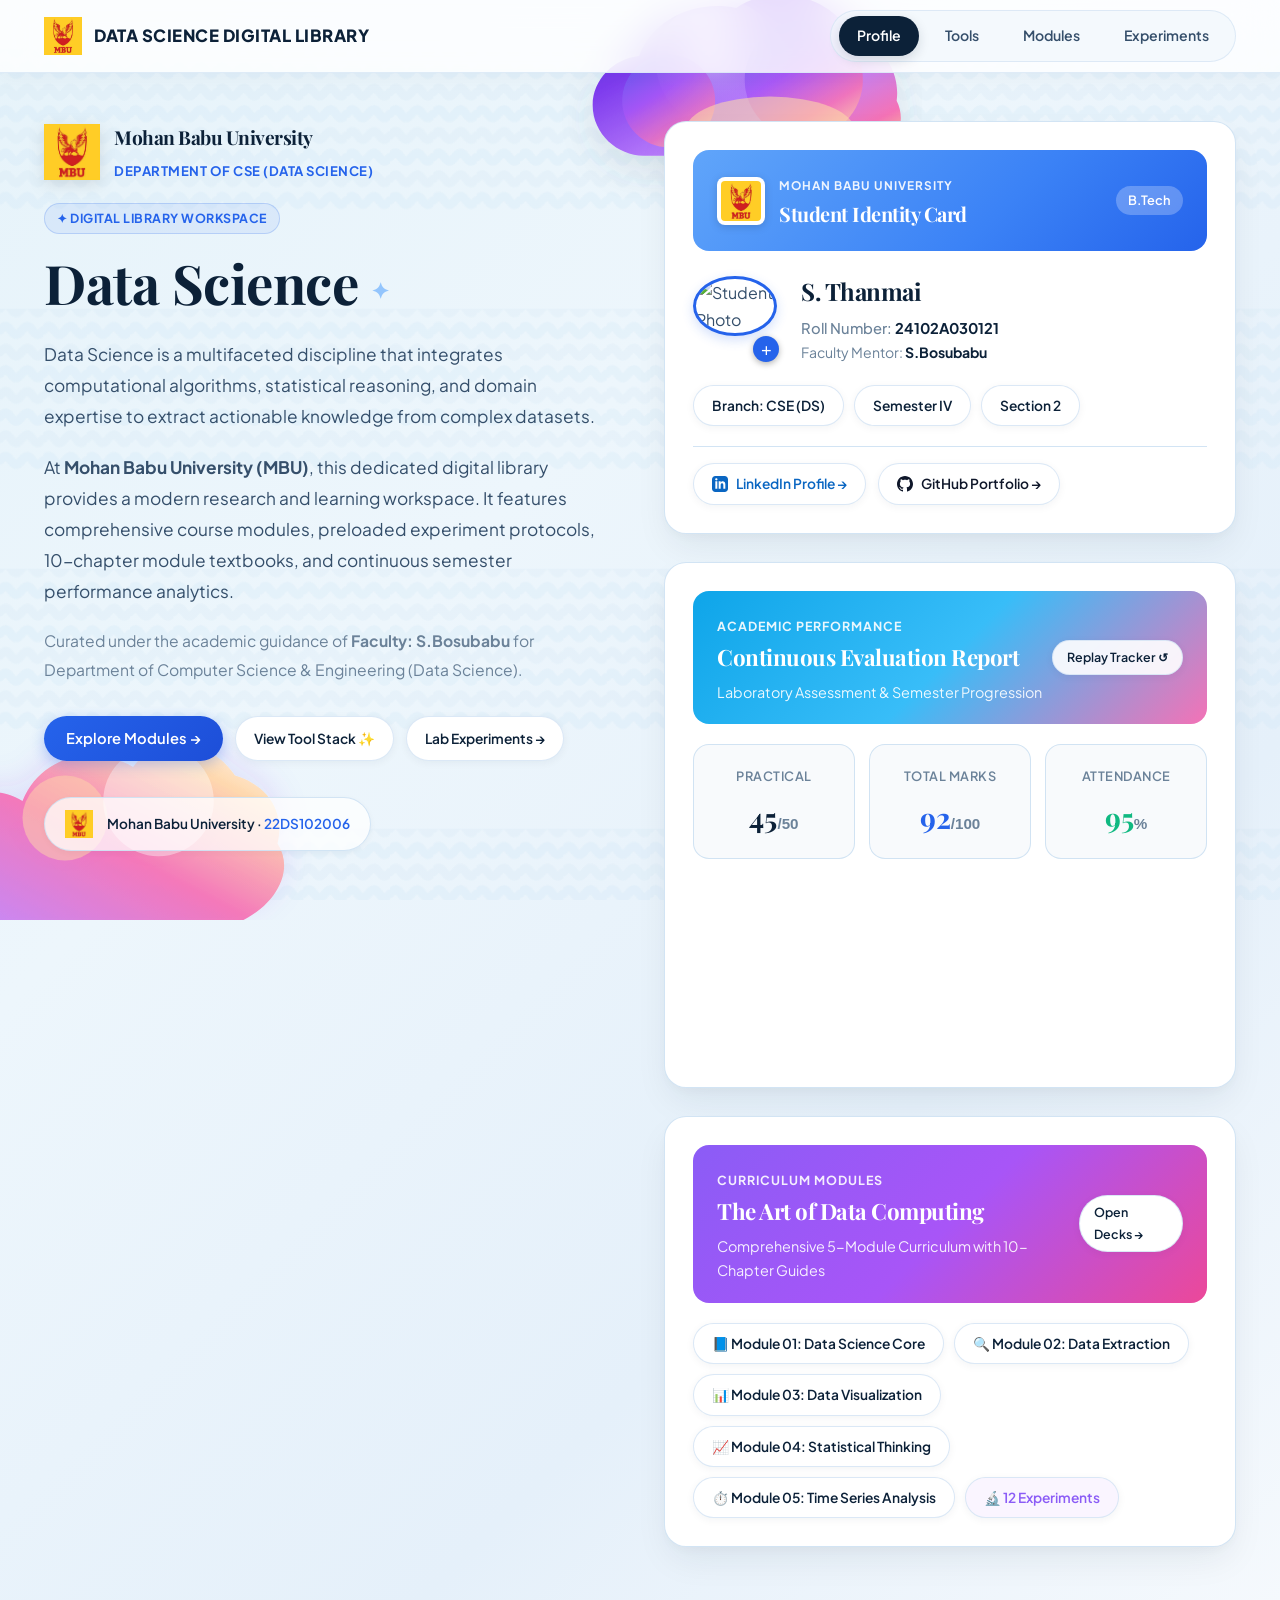
==== commit 5a45a8f8: "Update faculty name to S.Bosubabu" ====
--- a/index.html
+++ b/index.html
@@ -62,7 +62,7 @@
                     At <strong>Mohan Babu University (MBU)</strong>, this dedicated digital library provides a modern research and learning workspace. It features comprehensive course modules, preloaded experiment protocols, 10-chapter module textbooks, and continuous semester performance analytics.
                 </p>
                 <p style="color: var(--gamma-muted); font-size: 0.98rem;">
-                    Curated under the academic guidance of <strong>Faculty: S.Bosu Babu</strong> for Department of Computer Science &amp; Engineering (Data Science).
+                    Curated under the academic guidance of <strong>Faculty: S.Bosubabu</strong> for Department of Computer Science &amp; Engineering (Data Science).
                 </p>
 
                 <div class="gamma-editorial-actions">
@@ -112,7 +112,7 @@
                                 Roll Number: <strong style="color: var(--gamma-navy);">24102A030121</strong>
                             </p>
                             <p style="color: var(--gamma-muted); font-size: 0.88rem;">
-                                Faculty Mentor: <strong style="color: var(--gamma-navy);">S.Bosu Babu</strong>
+                                Faculty Mentor: <strong style="color: var(--gamma-navy);">S.Bosubabu</strong>
                             </p>
                         </div>
                     </div>
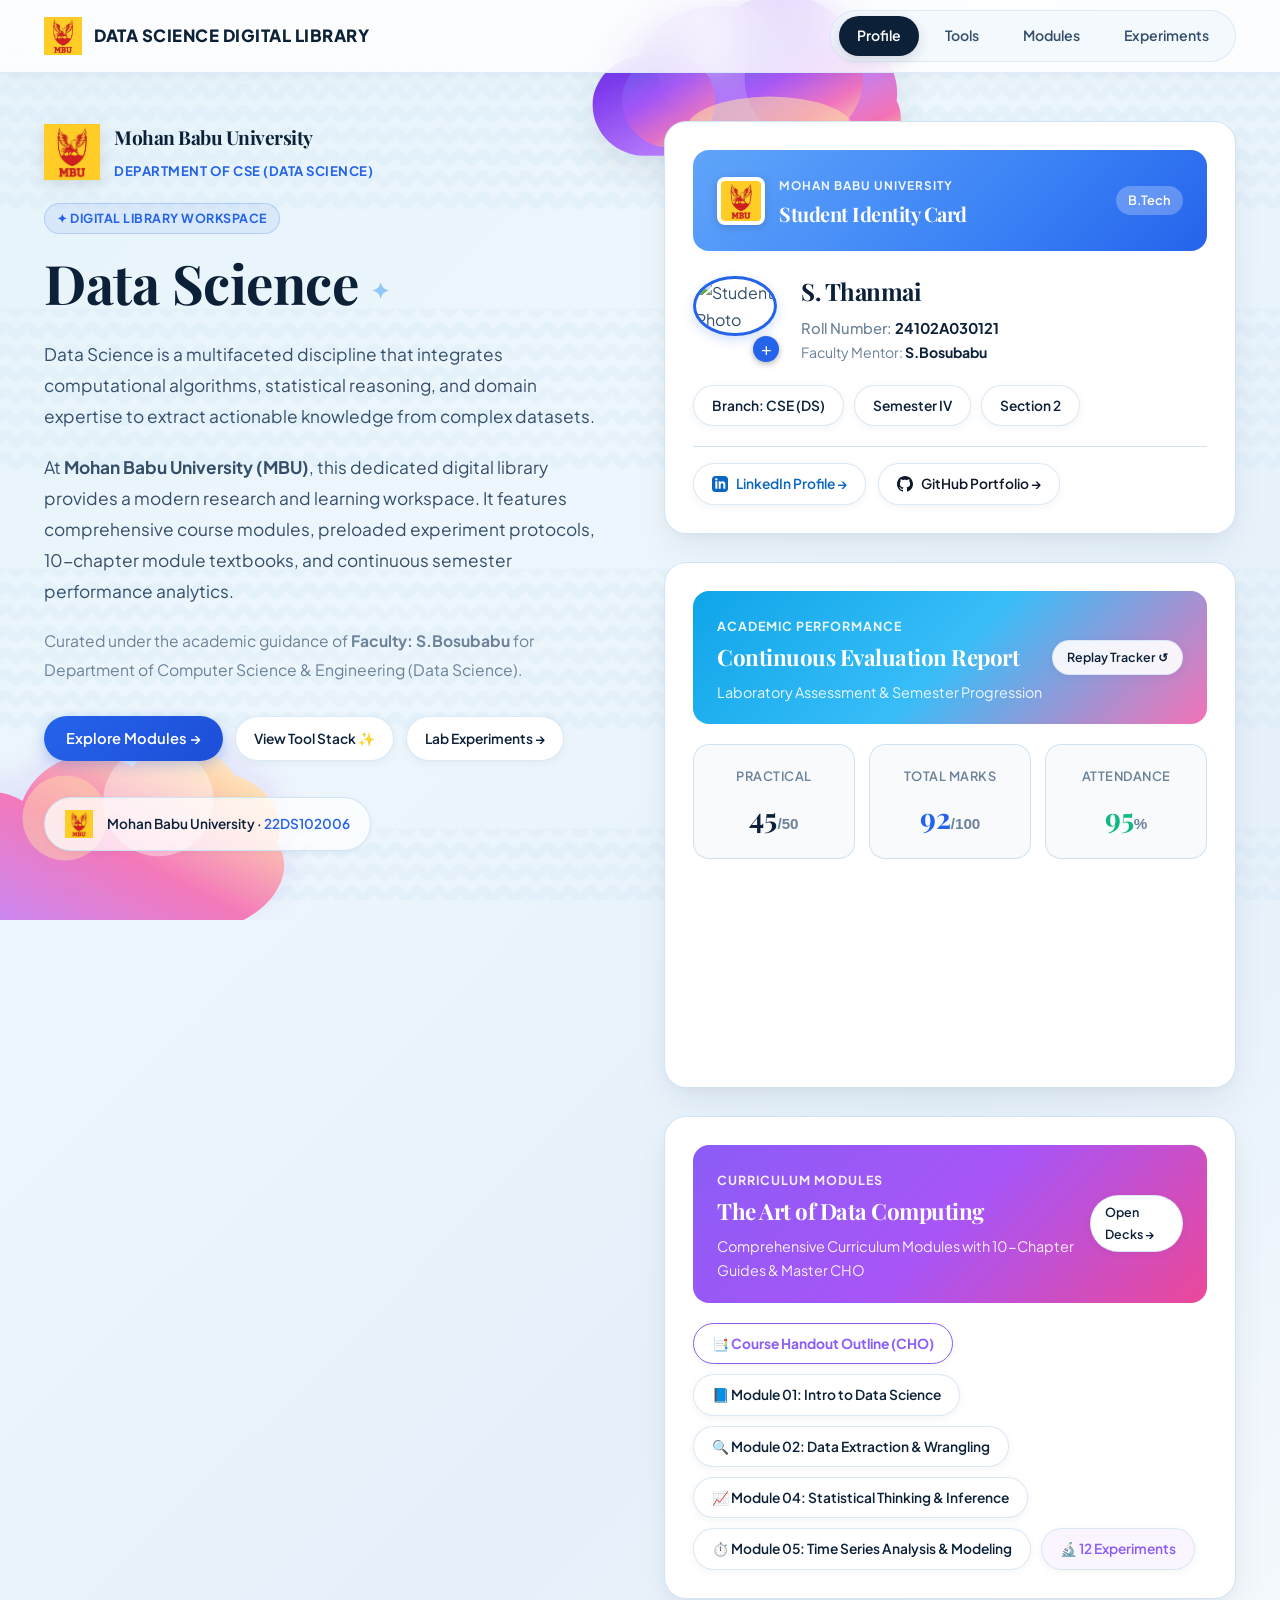
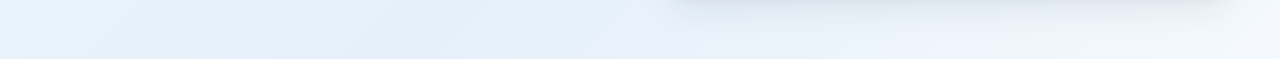
==== commit 734deff9: "feat: redesign modules page with master-detail split layout, CHO syllabus above Module 1, and dynami" ====
--- a/index.html
+++ b/index.html
@@ -189,18 +189,18 @@
                             <div>
                                 <span style="font-size: 0.78rem; text-transform: uppercase; letter-spacing: 1px; opacity: 0.9; font-weight: 700;">Curriculum Modules</span>
                                 <h3>The Art of Data Computing</h3>
-                                <p>Comprehensive 5-Module Curriculum with 10-Chapter Guides</p>
+                                <p>Comprehensive Curriculum Modules with 10-Chapter Guides &amp; Master CHO</p>
                             </div>
                             <a href="modules.html" class="gamma-pill-btn" style="font-size: 0.78rem; padding: 6px 14px;">Open Decks →</a>
                         </div>
                     </div>
 
                     <div style="display: flex; flex-wrap: wrap; gap: 10px;">
-                        <a href="modules.html" class="gamma-pill-btn">📘 Module 01: Data Science Core</a>
-                        <a href="modules.html" class="gamma-pill-btn">🔍 Module 02: Data Extraction</a>
-                        <a href="modules.html" class="gamma-pill-btn">📊 Module 03: Data Visualization</a>
-                        <a href="modules.html" class="gamma-pill-btn">📈 Module 04: Statistical Thinking</a>
-                        <a href="modules.html" class="gamma-pill-btn">⏱️ Module 05: Time Series Analysis</a>
+                        <a href="modules.html#cho" class="gamma-pill-btn" style="border-color: var(--gamma-purple); color: var(--gamma-purple); font-weight: 700;">📑 Course Handout Outline (CHO)</a>
+                        <a href="modules.html#mod1" class="gamma-pill-btn">📘 Module 01: Intro to Data Science</a>
+                        <a href="modules.html#mod2" class="gamma-pill-btn">🔍 Module 02: Data Extraction &amp; Wrangling</a>
+                        <a href="modules.html#mod4" class="gamma-pill-btn">📈 Module 04: Statistical Thinking &amp; Inference</a>
+                        <a href="modules.html#mod5" class="gamma-pill-btn">⏱️ Module 05: Time Series Analysis &amp; Modeling</a>
                         <a href="experiments.html" class="gamma-pill-btn" style="background: #FAF5FF; color: var(--gamma-purple);">🔬 12 Experiments</a>
                     </div>
                 </div>
--- a/css/style.css
+++ b/css/style.css
@@ -696,3 +696,208 @@
         gap: 12px;
     }
 }
+
+/* ==========================================================================
+   MODULES MASTER-DETAIL SPLIT LAYOUT (GAMMA DESIGN)
+   ========================================================================== */
+.modules-layout {
+    display: grid;
+    grid-template-columns: 360px 1fr;
+    gap: 32px;
+    align-items: flex-start;
+}
+
+.modules-sidebar {
+    display: flex;
+    flex-direction: column;
+    gap: 14px;
+    position: sticky;
+    top: 96px;
+    max-height: calc(100vh - 120px);
+    overflow-y: auto;
+    padding-right: 4px;
+}
+
+.modules-sidebar::-webkit-scrollbar {
+    width: 6px;
+}
+.modules-sidebar::-webkit-scrollbar-track {
+    background: transparent;
+}
+.modules-sidebar::-webkit-scrollbar-thumb {
+    background: rgba(12, 33, 56, 0.15);
+    border-radius: 4px;
+}
+
+.module-nav-item {
+    background: rgba(255, 255, 255, 0.88);
+    backdrop-filter: blur(12px);
+    border: 1.5px solid var(--card-border);
+    border-radius: 18px;
+    padding: 18px 20px;
+    cursor: pointer;
+    text-align: left;
+    transition: all 0.25s cubic-bezier(0.16, 1, 0.3, 1);
+    display: flex;
+    flex-direction: column;
+    gap: 6px;
+    box-shadow: 0 4px 14px rgba(12, 33, 56, 0.03);
+    position: relative;
+    overflow: hidden;
+    user-select: none;
+}
+
+.module-nav-item:hover {
+    transform: translateY(-2px);
+    background: #FFFFFF;
+    border-color: rgba(37, 99, 235, 0.4);
+    box-shadow: 0 10px 24px rgba(37, 99, 235, 0.08);
+}
+
+.module-nav-item.active {
+    background: linear-gradient(135deg, #FFFFFF 0%, #F0F7FF 100%);
+    border-color: var(--gamma-blue);
+    box-shadow: 0 12px 28px rgba(37, 99, 235, 0.12);
+}
+
+.module-nav-item.active::before {
+    content: "";
+    position: absolute;
+    left: 0;
+    top: 12px;
+    bottom: 12px;
+    width: 4px;
+    background: var(--gamma-blue);
+    border-radius: 0 4px 4px 0;
+}
+
+.module-nav-item.cho-nav-item.active::before {
+    background: var(--gamma-purple);
+}
+
+.module-nav-item.cho-nav-item {
+    background: linear-gradient(135deg, rgba(255, 255, 255, 0.95) 0%, #FAF5FF 100%);
+    border-color: rgba(139, 92, 246, 0.35);
+}
+
+.module-nav-item.cho-nav-item:hover {
+    border-color: var(--gamma-purple);
+    box-shadow: 0 10px 24px rgba(139, 92, 246, 0.12);
+}
+
+.module-nav-item.cho-nav-item.active {
+    background: linear-gradient(135deg, #FFFFFF 0%, #F5F0FF 100%);
+    border-color: var(--gamma-purple);
+    box-shadow: 0 12px 28px rgba(139, 92, 246, 0.16);
+}
+
+.module-nav-badge {
+    font-size: 0.72rem;
+    font-weight: 700;
+    letter-spacing: 0.8px;
+    text-transform: uppercase;
+    color: var(--gamma-blue);
+    display: flex;
+    align-items: center;
+    gap: 6px;
+}
+
+.module-nav-item.cho-nav-item .module-nav-badge {
+    color: var(--gamma-purple);
+}
+
+.module-nav-title {
+    font-family: 'Playfair Display', serif;
+    font-size: 1.15rem;
+    font-weight: 700;
+    color: var(--gamma-navy);
+    line-height: 1.3;
+}
+
+.module-nav-desc {
+    font-size: 0.82rem;
+    color: var(--gamma-muted);
+    line-height: 1.45;
+}
+
+.module-viewer-pane {
+    background: #FFFFFF;
+    border: 1.5px solid var(--card-border);
+    border-radius: var(--radius-card);
+    box-shadow: var(--card-shadow);
+    padding: 32px;
+    display: flex;
+    flex-direction: column;
+    gap: 24px;
+}
+
+.module-viewer-header {
+    display: flex;
+    justify-content: space-between;
+    align-items: flex-start;
+    flex-wrap: wrap;
+    gap: 18px;
+    padding-bottom: 24px;
+    border-bottom: 1px solid var(--card-border);
+}
+
+.cho-subtopics-box {
+    background: #F8FAFD;
+    border: 1px solid var(--card-border);
+    border-radius: 16px;
+    padding: 24px;
+    display: flex;
+    flex-direction: column;
+    gap: 16px;
+}
+
+.cho-modules-grid {
+    display: grid;
+    grid-template-columns: repeat(auto-fit, minmax(280px, 1fr));
+    gap: 16px;
+}
+
+.cho-module-card {
+    background: #FFFFFF;
+    border: 1px solid var(--card-border);
+    border-radius: 12px;
+    padding: 16px;
+    box-shadow: 0 2px 8px rgba(12, 33, 56, 0.02);
+}
+
+.cho-subtopic-list {
+    margin-top: 10px;
+    padding-left: 18px;
+    font-size: 0.82rem;
+    color: var(--gamma-body);
+    line-height: 1.6;
+}
+
+.cho-subtopic-list li {
+    margin-bottom: 4px;
+}
+
+.pdf-frame-wrapper {
+    width: 100%;
+    height: 820px;
+    border: 1.5px solid var(--card-border);
+    border-radius: 16px;
+    overflow: hidden;
+    background: #F8FAFC;
+    box-shadow: 0 4px 14px rgba(12, 33, 56, 0.04);
+    position: relative;
+}
+
+@media (max-width: 992px) {
+    .modules-layout {
+        grid-template-columns: 1fr;
+    }
+    .modules-sidebar {
+        position: static;
+        max-height: none;
+    }
+    .pdf-frame-wrapper {
+        height: 600px;
+    }
+}
+
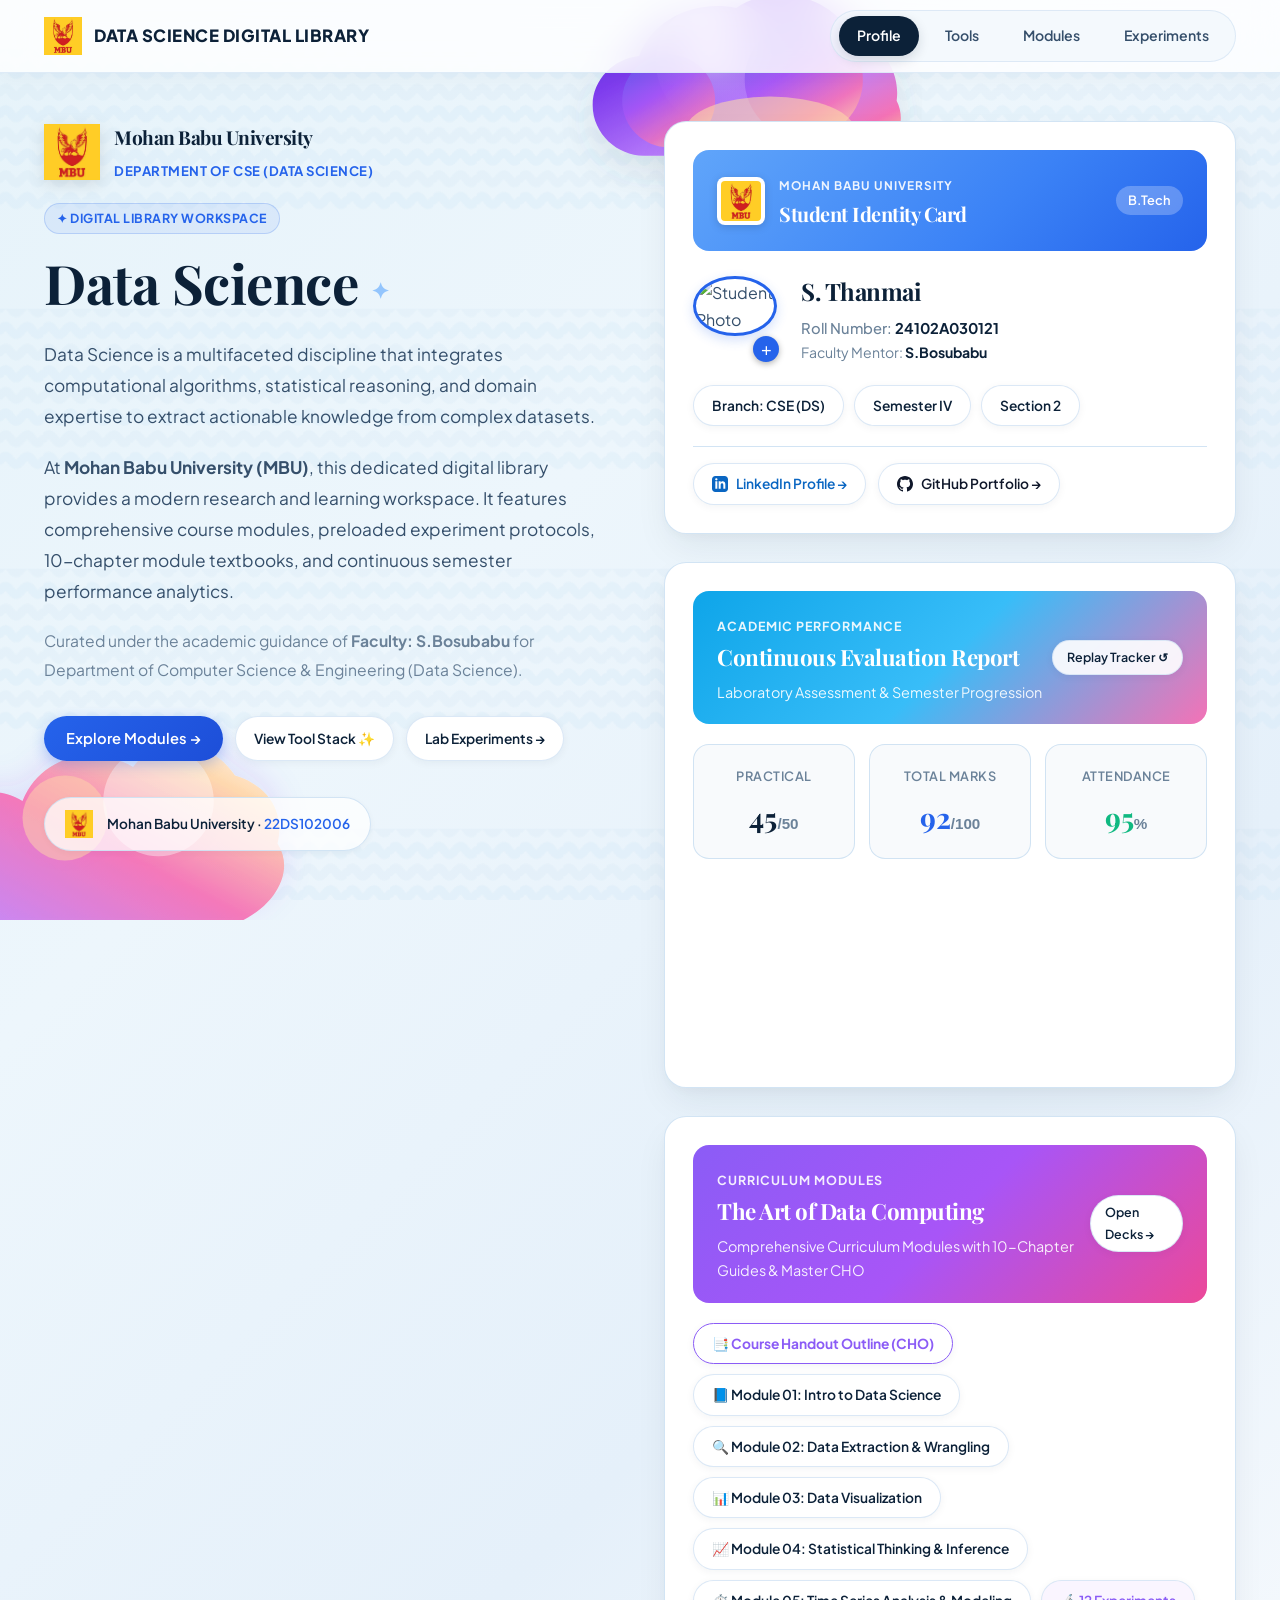
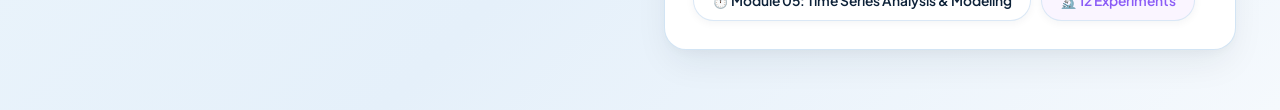
==== commit 84890518: "feat: add Curriculum Module 03 Data Visualization under Module 02 with PDF reader and CHO integratio" ====
--- a/index.html
+++ b/index.html
@@ -199,6 +199,7 @@
                         <a href="modules.html#cho" class="gamma-pill-btn" style="border-color: var(--gamma-purple); color: var(--gamma-purple); font-weight: 700;">📑 Course Handout Outline (CHO)</a>
                         <a href="modules.html#mod1" class="gamma-pill-btn">📘 Module 01: Intro to Data Science</a>
                         <a href="modules.html#mod2" class="gamma-pill-btn">🔍 Module 02: Data Extraction &amp; Wrangling</a>
+                        <a href="modules.html#mod3" class="gamma-pill-btn">📊 Module 03: Data Visualization</a>
                         <a href="modules.html#mod4" class="gamma-pill-btn">📈 Module 04: Statistical Thinking &amp; Inference</a>
                         <a href="modules.html#mod5" class="gamma-pill-btn">⏱️ Module 05: Time Series Analysis &amp; Modeling</a>
                         <a href="experiments.html" class="gamma-pill-btn" style="background: #FAF5FF; color: var(--gamma-purple);">🔬 12 Experiments</a>
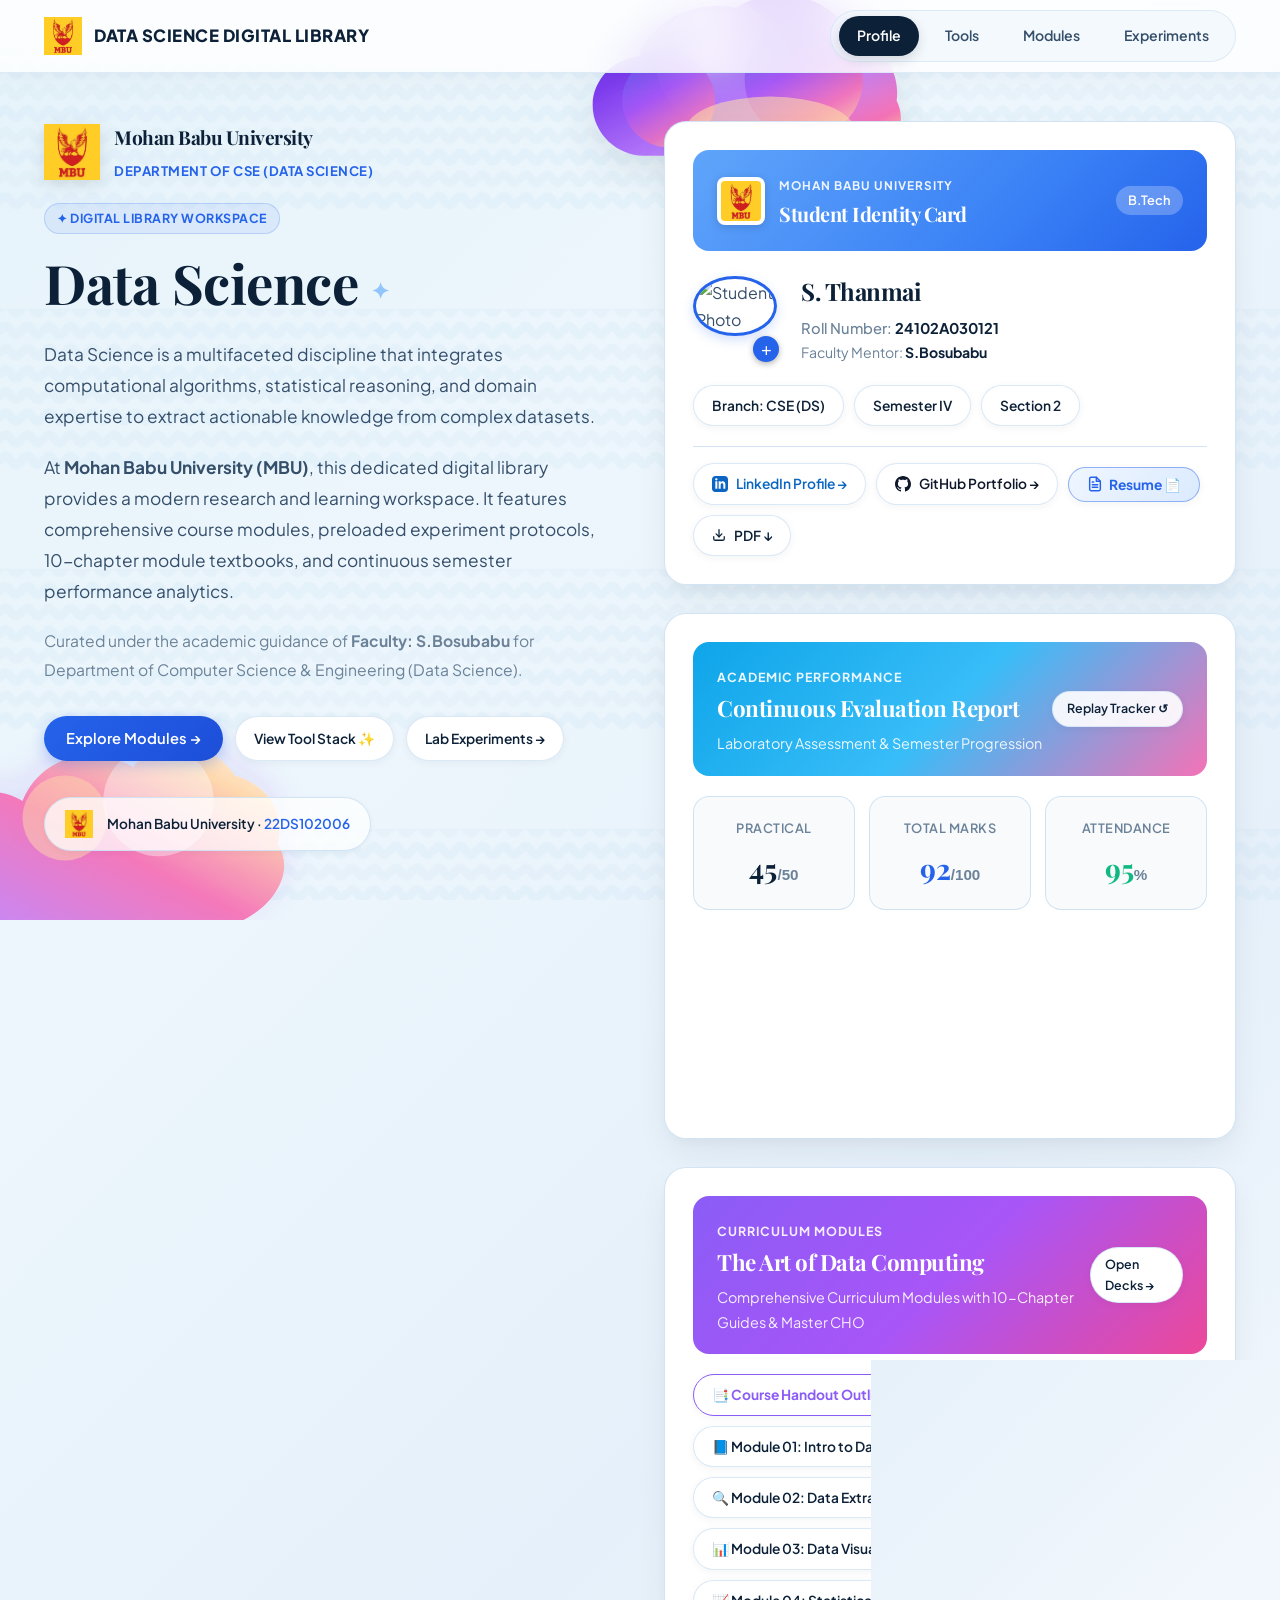
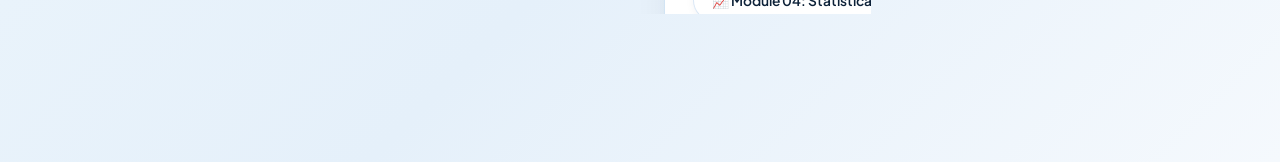
==== commit 722aca27: "feat: add interactive resume modal and downloadable PDF beside GitHub portfolio under student detail" ====
--- a/index.html
+++ b/index.html
@@ -125,14 +125,22 @@
                     </div>
 
                     <!-- Social / Profile Links -->
-                    <div style="display: flex; gap: 12px; border-top: 1px solid var(--card-border); padding-top: 16px;">
-                        <a href="https://www.linkedin.com/in/thanmai-sutraye-0570a4354" target="_blank" class="gamma-pill-btn" style="color: #0A66C2;">
+                    <div style="display: flex; gap: 10px; border-top: 1px solid var(--card-border); padding-top: 16px; flex-wrap: wrap; align-items: center;">
+                        <a href="https://www.linkedin.com/in/thanmai-suthraye-0570a4354" target="_blank" class="gamma-pill-btn" style="color: #0A66C2;">
                             <svg xmlns="http://www.w3.org/2000/svg" width="16" height="16" viewBox="0 0 24 24" fill="currentColor"><path d="M19 0h-14c-2.761 0-5 2.239-5 5v14c0 2.761 2.239 5 5 5h14c2.762 0 5-2.239 5-5v-14c0-2.761-2.238-5-5-5zm-11 19h-3v-11h3v11zm-1.5-12.268c-.966 0-1.75-.79-1.75-1.764s.784-1.764 1.75-1.764 1.75.79 1.75 1.764-.783 1.764-1.75 1.764zm13.5 12.268h-3v-5.604c0-3.368-4-3.113-4 0v5.604h-3v-11h3v1.765c1.396-2.586 7-2.777 7 2.476v6.759z"/></svg>
                             LinkedIn Profile →
                         </a>
                         <a href="https://github.com/Thanmai0902" target="_blank" class="gamma-pill-btn" style="color: #0F172A;">
                             <svg xmlns="http://www.w3.org/2000/svg" width="16" height="16" viewBox="0 0 24 24" fill="currentColor"><path d="M12 0c-6.626 0-12 5.373-12 12 0 5.302 3.438 9.8 8.207 11.387.599.111.793-.261.793-.577v-2.234c-3.338.726-4.033-1.416-4.033-1.416-.546-1.387-1.333-1.756-1.333-1.756-1.089-.745.083-.729.083-.729 1.205.084 1.839 1.237 1.839 1.237 1.07 1.834 2.807 1.304 3.492.997.107-.775.418-1.305.762-1.604-2.665-.305-5.467-1.334-5.467-5.931 0-1.311.469-2.381 1.236-3.221-.124-.303-.535-1.524.117-3.176 0 0 1.008-.322 3.301 1.23.957-.266 1.983-.399 3.003-.404 1.02.005 2.047.138 3.006.404 2.291-1.552 3.297-1.23 3.297-1.23.653 1.653.242 2.874.118 3.176.77.84 1.235 1.911 1.235 3.221 0 4.609-2.807 5.624-5.479 5.921.43.372.823 1.102.823 2.222v3.293c0 .319.192.694.801.576 4.765-1.589 8.199-6.086 8.199-11.386 0-6.627-5.373-12-12-12z"/></svg>
                             GitHub Portfolio →
+                        </a>
+                        <button onclick="openResumeModal()" class="gamma-pill-btn" style="background: linear-gradient(135deg, #EFF6FF 0%, #DBEAFE 100%); color: var(--gamma-blue); border-color: rgba(37,99,235,0.45); font-weight: 700; cursor: pointer; display: inline-flex; align-items: center; gap: 6px;">
+                            <svg xmlns="http://www.w3.org/2000/svg" width="16" height="16" viewBox="0 0 24 24" fill="none" stroke="currentColor" stroke-width="2.2" stroke-linecap="round" stroke-linejoin="round"><path d="M14 2H6a2 2 0 0 0-2 2v16a2 2 0 0 0 2 2h12a2 2 0 0 0 2-2V8z"></path><polyline points="14 2 14 8 20 8"></polyline><line x1="16" y1="13" x2="8" y2="13"></line><line x1="16" y1="17" x2="8" y2="17"></line><polyline points="10 9 9 9 8 9"></polyline></svg>
+                            Resume 📄
+                        </button>
+                        <a href="assets/pdfs/resume.pdf" download="Sutraye_Thanmai_Resume.pdf" class="gamma-pill-btn" style="color: var(--gamma-navy);" title="Download PDF Resume">
+                            <svg xmlns="http://www.w3.org/2000/svg" width="14" height="14" viewBox="0 0 24 24" fill="none" stroke="currentColor" stroke-width="2.2" stroke-linecap="round" stroke-linejoin="round"><path d="M21 15v4a2 2 0 0 1-2 2H5a2 2 0 0 1-2-2v-4"></path><polyline points="7 10 12 15 17 10"></polyline><line x1="12" y1="15" x2="12" y2="3"></line></svg>
+                            PDF ↓
                         </a>
                     </div>
                 </div>
@@ -306,6 +314,197 @@
         window.animateChart = function() {
             initChart();
         };
+
+        // Resume Modal Handlers
+        function openResumeModal() {
+            const modal = document.getElementById('resumeModal');
+            if (modal) {
+                modal.style.display = 'flex';
+                document.body.style.overflow = 'hidden';
+            }
+        }
+
+        function closeResumeModal() {
+            const modal = document.getElementById('resumeModal');
+            if (modal) {
+                modal.style.display = 'none';
+                document.body.style.overflow = '';
+            }
+        }
+
+        window.addEventListener('click', function(e) {
+            const modal = document.getElementById('resumeModal');
+            if (e.target === modal) {
+                closeResumeModal();
+            }
+        });
+
+        document.addEventListener('keydown', function(e) {
+            if (e.key === 'Escape') {
+                closeResumeModal();
+            }
+        });
     </script>
+
+    <!-- Student Resume Modal -->
+    <div id="resumeModal" class="modal" role="dialog" aria-modal="true" aria-labelledby="resumeTitle">
+        <div class="resume-modal-dialog">
+            <span class="close-modal" onclick="closeResumeModal()" title="Close">&times;</span>
+            
+            <div class="resume-paper">
+                <!-- Header -->
+                <div class="resume-title-block">
+                    <span class="gamma-badge" style="margin-bottom: 8px;">✦ OFFICIAL STUDENT RESUME</span>
+                    <h2 id="resumeTitle" class="resume-name">SUTRAYE THANMAI</h2>
+                    <p style="color: var(--gamma-muted); font-size: 0.95rem; font-weight: 600; margin-bottom: 8px;">
+                        B.Tech 3rd Year · Department of CSE (Data Science) · Mohan Babu University
+                    </p>
+                    <div class="resume-contact-bar">
+                        <span>📞 <strong style="color: var(--gamma-navy);">6302042583</strong></span>
+                        <span>✉️ <a href="mailto:thanmaisuthraye@gmail.com">thanmaisuthraye@gmail.com</a></span>
+                        <span>💼 <a href="https://www.linkedin.com/in/thanmai-suthraye-0570a4354" target="_blank">LinkedIn Profile</a></span>
+                        <span>💻 <a href="https://github.com/Thanmai0902" target="_blank">GitHub Portfolio</a></span>
+                    </div>
+
+                    <div style="display: flex; justify-content: center; gap: 10px; margin-top: 16px; flex-wrap: wrap;">
+                        <a href="assets/pdfs/resume.pdf" download="Sutraye_Thanmai_Resume.pdf" class="gamma-pill-btn" style="background: var(--gamma-blue); color: #FFFFFF; font-weight: 700; box-shadow: 0 4px 14px rgba(37,99,235,0.25);">
+                            <svg xmlns="http://www.w3.org/2000/svg" width="16" height="16" viewBox="0 0 24 24" fill="none" stroke="currentColor" stroke-width="2.2" stroke-linecap="round" stroke-linejoin="round"><path d="M21 15v4a2 2 0 0 1-2 2H5a2 2 0 0 1-2-2v-4"></path><polyline points="7 10 12 15 17 10"></polyline><line x1="12" y1="15" x2="12" y2="3"></line></svg>
+                            Download Resume (PDF)
+                        </a>
+                        <a href="assets/pdfs/resume.pdf" target="_blank" class="gamma-pill-btn" style="color: var(--gamma-navy);">
+                            <svg xmlns="http://www.w3.org/2000/svg" width="16" height="16" viewBox="0 0 24 24" fill="none" stroke="currentColor" stroke-width="2" stroke-linecap="round" stroke-linejoin="round"><path d="M18 13v6a2 2 0 0 1-2 2H5a2 2 0 0 1-2-2V8a2 2 0 0 1 2-2h6"></path><polyline points="15 3 21 3 21 9"></polyline><line x1="10" y1="14" x2="21" y2="3"></line></svg>
+                            Fullscreen PDF ↗
+                        </a>
+                    </div>
+                </div>
+
+                <!-- Career Objective -->
+                <div class="resume-section-heading">
+                    <span class="resume-icon">🎯</span> Career Objective
+                </div>
+                <p style="font-size: 0.95rem; color: var(--gamma-body); line-height: 1.65; margin: 4px 0 16px;">
+                    Motivated B.Tech 3rd year Data Science student with a strong foundation in programming, statistics, and data analysis. Seeking opportunities to enhance practical skills through internships, projects, and hands-on learning in data-driven environments.
+                </p>
+
+                <!-- Educational Qualifications -->
+                <div class="resume-section-heading">
+                    <span class="resume-icon">🎓</span> Educational Qualifications
+                </div>
+                <div style="overflow-x: auto; margin: 6px 0 18px;">
+                    <table class="resume-edu-table">
+                        <thead>
+                            <tr>
+                                <th>Qualification</th>
+                                <th>Institution / Board</th>
+                                <th>Year of Study / Passing</th>
+                                <th>CGPA / Percentage</th>
+                            </tr>
+                        </thead>
+                        <tbody>
+                            <tr>
+                                <td><strong>B.Tech (Data Science)</strong></td>
+                                <td>Mohan Babu University</td>
+                                <td>2024 – 2028</td>
+                                <td><strong style="color: var(--gamma-blue);">9.30 CGPA</strong></td>
+                            </tr>
+                            <tr>
+                                <td><strong>Intermediate (12th)</strong></td>
+                                <td>Sri Chaitanya Junior College</td>
+                                <td>2022 – 2024</td>
+                                <td><strong>93.1%</strong></td>
+                            </tr>
+                            <tr>
+                                <td><strong>SSC (10th)</strong></td>
+                                <td>Gowtham E.M School</td>
+                                <td>2022</td>
+                                <td><strong>94.56%</strong></td>
+                            </tr>
+                        </tbody>
+                    </table>
+                </div>
+
+                <!-- Technical Skills -->
+                <div class="resume-section-heading">
+                    <span class="resume-icon">⚡</span> Technical Skills
+                </div>
+                <div class="resume-skill-grid" style="margin-bottom: 18px;">
+                    <div class="resume-skill-item">
+                        <strong>Programming Languages:</strong><br>
+                        Python, C, Java (Basic)
+                    </div>
+                    <div class="resume-skill-item">
+                        <strong>Data Analysis &amp; Wrangling:</strong><br>
+                        Pandas, NumPy, Microsoft Excel
+                    </div>
+                    <div class="resume-skill-item">
+                        <strong>Database Management:</strong><br>
+                        MySQL (Basic), SQL Queries
+                    </div>
+                    <div class="resume-skill-item">
+                        <strong>Tools &amp; Environments:</strong><br>
+                        Jupyter Notebook, Google Colab
+                    </div>
+                    <div class="resume-skill-item">
+                        <strong>Data Visualization:</strong><br>
+                        Matplotlib, Seaborn (Basic)
+                    </div>
+                </div>
+
+                <!-- Academic Projects -->
+                <div class="resume-section-heading">
+                    <span class="resume-icon">🚀</span> Academic Projects
+                </div>
+                <div style="display: flex; flex-direction: column; gap: 12px; margin: 8px 0 18px;">
+                    <div style="background: #F8FAFD; border: 1px solid var(--card-border); border-radius: 12px; padding: 14px 18px;">
+                        <h4 style="font-size: 1rem; color: var(--gamma-navy); margin-bottom: 4px;">Price Comparison Website</h4>
+                        <p style="font-size: 0.88rem; color: var(--gamma-body); margin: 0;">
+                            A web application designed to compare real-time product prices across e-commerce sources, enabling smart consumer analytics and decision making.
+                        </p>
+                    </div>
+                    <div style="background: #F8FAFD; border: 1px solid var(--card-border); border-radius: 12px; padding: 14px 18px;">
+                        <h4 style="font-size: 1rem; color: var(--gamma-navy); margin-bottom: 4px;">Telegram Automation Bot using n8n</h4>
+                        <p style="font-size: 0.88rem; color: var(--gamma-body); margin: 0;">
+                            Implemented conditional logic to process and respond to user messages with automated workflows and dynamic triggers.
+                        </p>
+                    </div>
+                </div>
+
+                <!-- Certifications / Workshops -->
+                <div class="resume-section-heading">
+                    <span class="resume-icon">📜</span> Certifications / Workshops
+                </div>
+                <ul class="resume-list" style="margin-bottom: 18px;">
+                    <li>AWS Skill Builder Course</li>
+                    <li>Naukri Campus – Coding exam</li>
+                    <li>Participated in Hackathon / Workshop on AWS Cloud Computing</li>
+                </ul>
+
+                <!-- Strengths & Extracurriculars -->
+                <div style="display: grid; grid-template-columns: repeat(auto-fit, minmax(280px, 1fr)); gap: 16px; margin-top: 8px;">
+                    <div>
+                        <div class="resume-section-heading">
+                            <span class="resume-icon">💡</span> Core Strengths
+                        </div>
+                        <ul class="resume-list">
+                            <li>Quick learner</li>
+                            <li>Analytical thinking</li>
+                            <li>Problem-solving skills</li>
+                            <li>Teamwork and communication</li>
+                        </ul>
+                    </div>
+                    <div>
+                        <div class="resume-section-heading">
+                            <span class="resume-icon">🏆</span> Extracurricular Activities
+                        </div>
+                        <ul class="resume-list">
+                            <li>Member of Association for Computing</li>
+                            <li>Participated in technical events / seminars</li>
+                        </ul>
+                    </div>
+                </div>
+
+            </div>
+        </div>
+    </div>
 </body>
 </html>
--- a/css/style.css
+++ b/css/style.css
@@ -901,3 +901,140 @@
     }
 }
 
+/* ==========================================================================
+   STUDENT RESUME MODAL & PRESENTATION (GAMMA THEME)
+   ========================================================================== */
+.resume-modal-dialog {
+    max-width: 860px;
+    width: 92%;
+    padding: 38px 42px;
+    border-radius: 24px;
+    background: #FFFFFF;
+    border: 1.5px solid var(--card-border);
+    box-shadow: 0 25px 65px rgba(12, 33, 56, 0.25);
+    max-height: 90vh;
+    overflow-y: auto;
+    position: relative;
+}
+
+.resume-paper {
+    background: #FFFFFF;
+    color: var(--gamma-navy);
+    line-height: 1.6;
+}
+
+.resume-title-block {
+    text-align: center;
+    border-bottom: 2px solid #E2E8F0;
+    padding-bottom: 20px;
+    margin-bottom: 24px;
+}
+
+.resume-name {
+    font-family: 'Playfair Display', serif;
+    font-size: 2.2rem;
+    font-weight: 800;
+    color: var(--gamma-navy);
+    letter-spacing: 0.5px;
+    margin-bottom: 6px;
+}
+
+.resume-contact-bar {
+    display: flex;
+    justify-content: center;
+    align-items: center;
+    flex-wrap: wrap;
+    gap: 14px;
+    font-size: 0.88rem;
+    color: var(--gamma-body);
+}
+
+.resume-contact-bar a {
+    color: var(--gamma-blue);
+    text-decoration: none;
+    font-weight: 600;
+}
+
+.resume-contact-bar a:hover {
+    text-decoration: underline;
+}
+
+.resume-section-heading {
+    font-family: 'Playfair Display', serif;
+    font-size: 1.25rem;
+    font-weight: 700;
+    color: var(--gamma-navy);
+    margin: 22px 0 10px;
+    display: flex;
+    align-items: center;
+    gap: 8px;
+    border-bottom: 1.5px solid #F1F5F9;
+    padding-bottom: 6px;
+}
+
+.resume-section-heading span.resume-icon {
+    font-size: 1.1rem;
+}
+
+.resume-edu-table {
+    width: 100%;
+    border-collapse: collapse;
+    margin: 12px 0;
+    font-size: 0.88rem;
+}
+
+.resume-edu-table th {
+    background: #F8FAFC;
+    color: var(--gamma-navy);
+    font-weight: 700;
+    text-align: left;
+    padding: 10px 14px;
+    border: 1px solid #E2E8F0;
+}
+
+.resume-edu-table td {
+    padding: 10px 14px;
+    border: 1px solid #E2E8F0;
+    color: var(--gamma-body);
+}
+
+.resume-skill-grid {
+    display: grid;
+    grid-template-columns: repeat(auto-fit, minmax(240px, 1fr));
+    gap: 12px;
+    margin-top: 10px;
+}
+
+.resume-skill-item {
+    background: #F8FAFD;
+    border: 1px solid var(--card-border);
+    border-radius: 10px;
+    padding: 10px 14px;
+    font-size: 0.86rem;
+}
+
+.resume-skill-item strong {
+    color: var(--gamma-navy);
+}
+
+.resume-list {
+    padding-left: 20px;
+    font-size: 0.9rem;
+    color: var(--gamma-body);
+    margin-top: 6px;
+}
+
+.resume-list li {
+    margin-bottom: 6px;
+}
+
+@media (max-width: 768px) {
+    .resume-modal-dialog {
+        padding: 24px 20px;
+    }
+    .resume-name {
+        font-size: 1.7rem;
+    }
+}
+
+
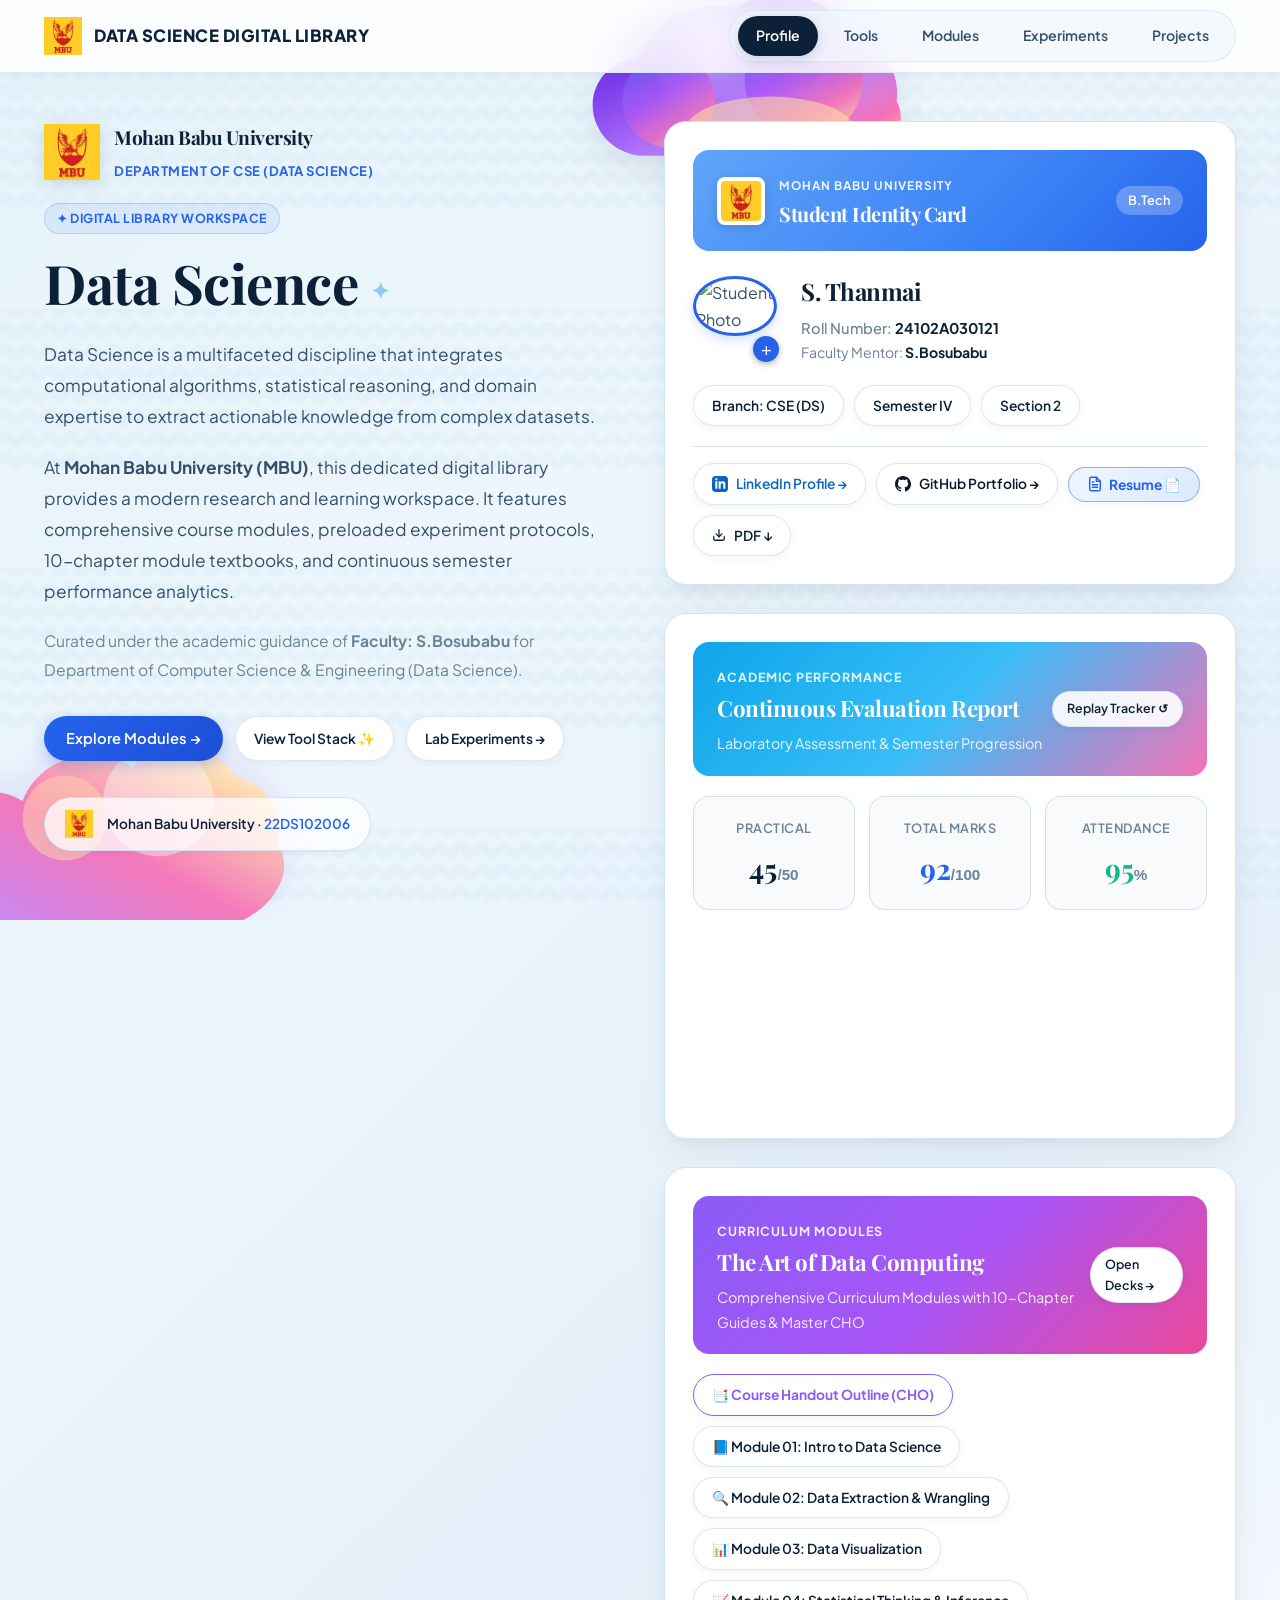
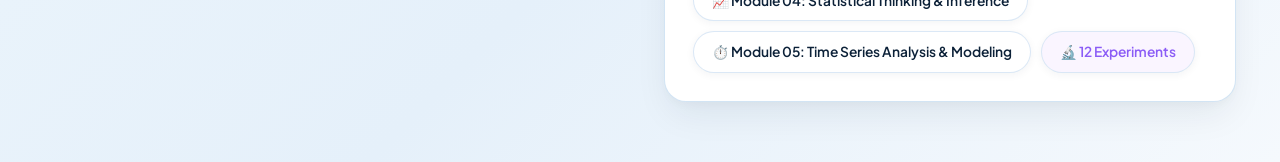
==== commit b3b9fbb0: "feat: add 21 syllabus experiments, DS programs 1-4 on new Projects page, and pandas_data_formats rep" ====
--- a/index.html
+++ b/index.html
@@ -30,6 +30,7 @@
                     <a href="tools.html" class="nav-pill">Tools</a>
                     <a href="modules.html" class="nav-pill">Modules</a>
                     <a href="experiments.html" class="nav-pill">Experiments</a>
+                    <a href="projects.html" class="nav-pill">Projects</a>
                 </nav>
             </div>
         </div>
